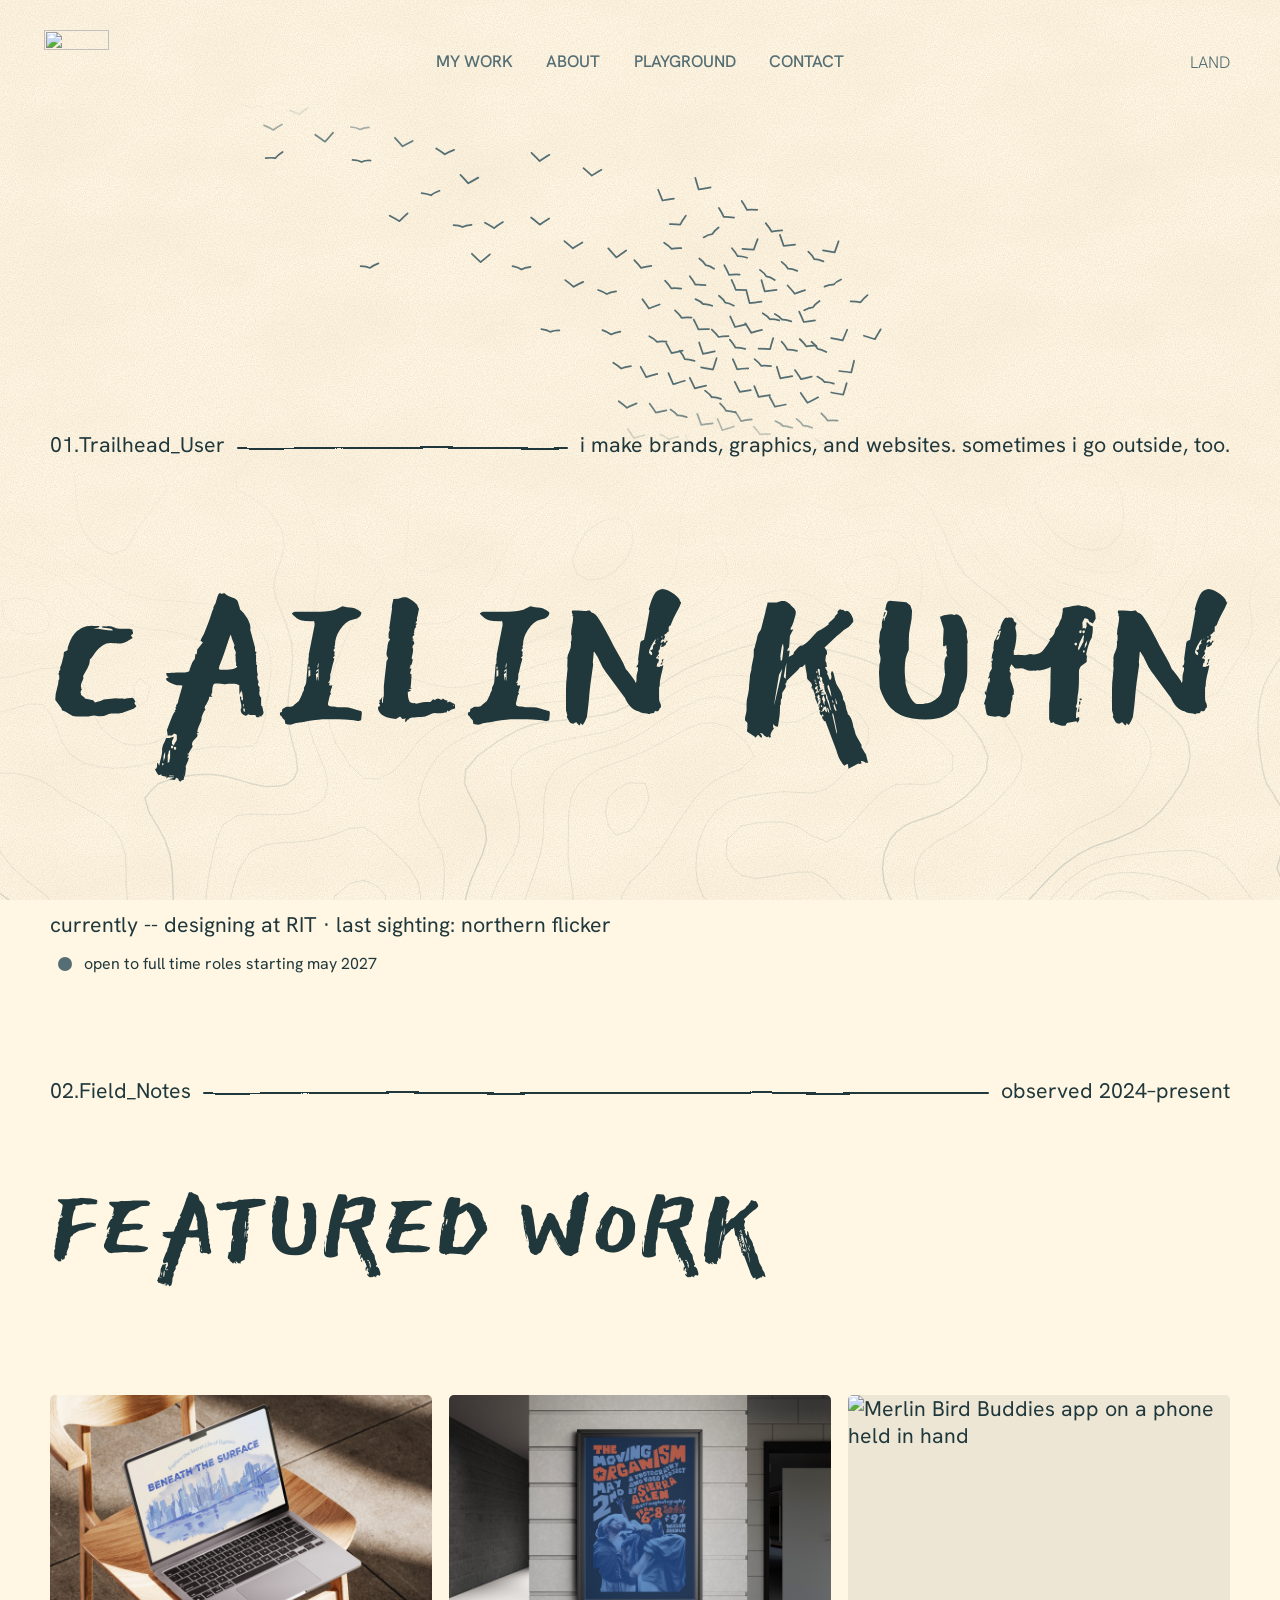
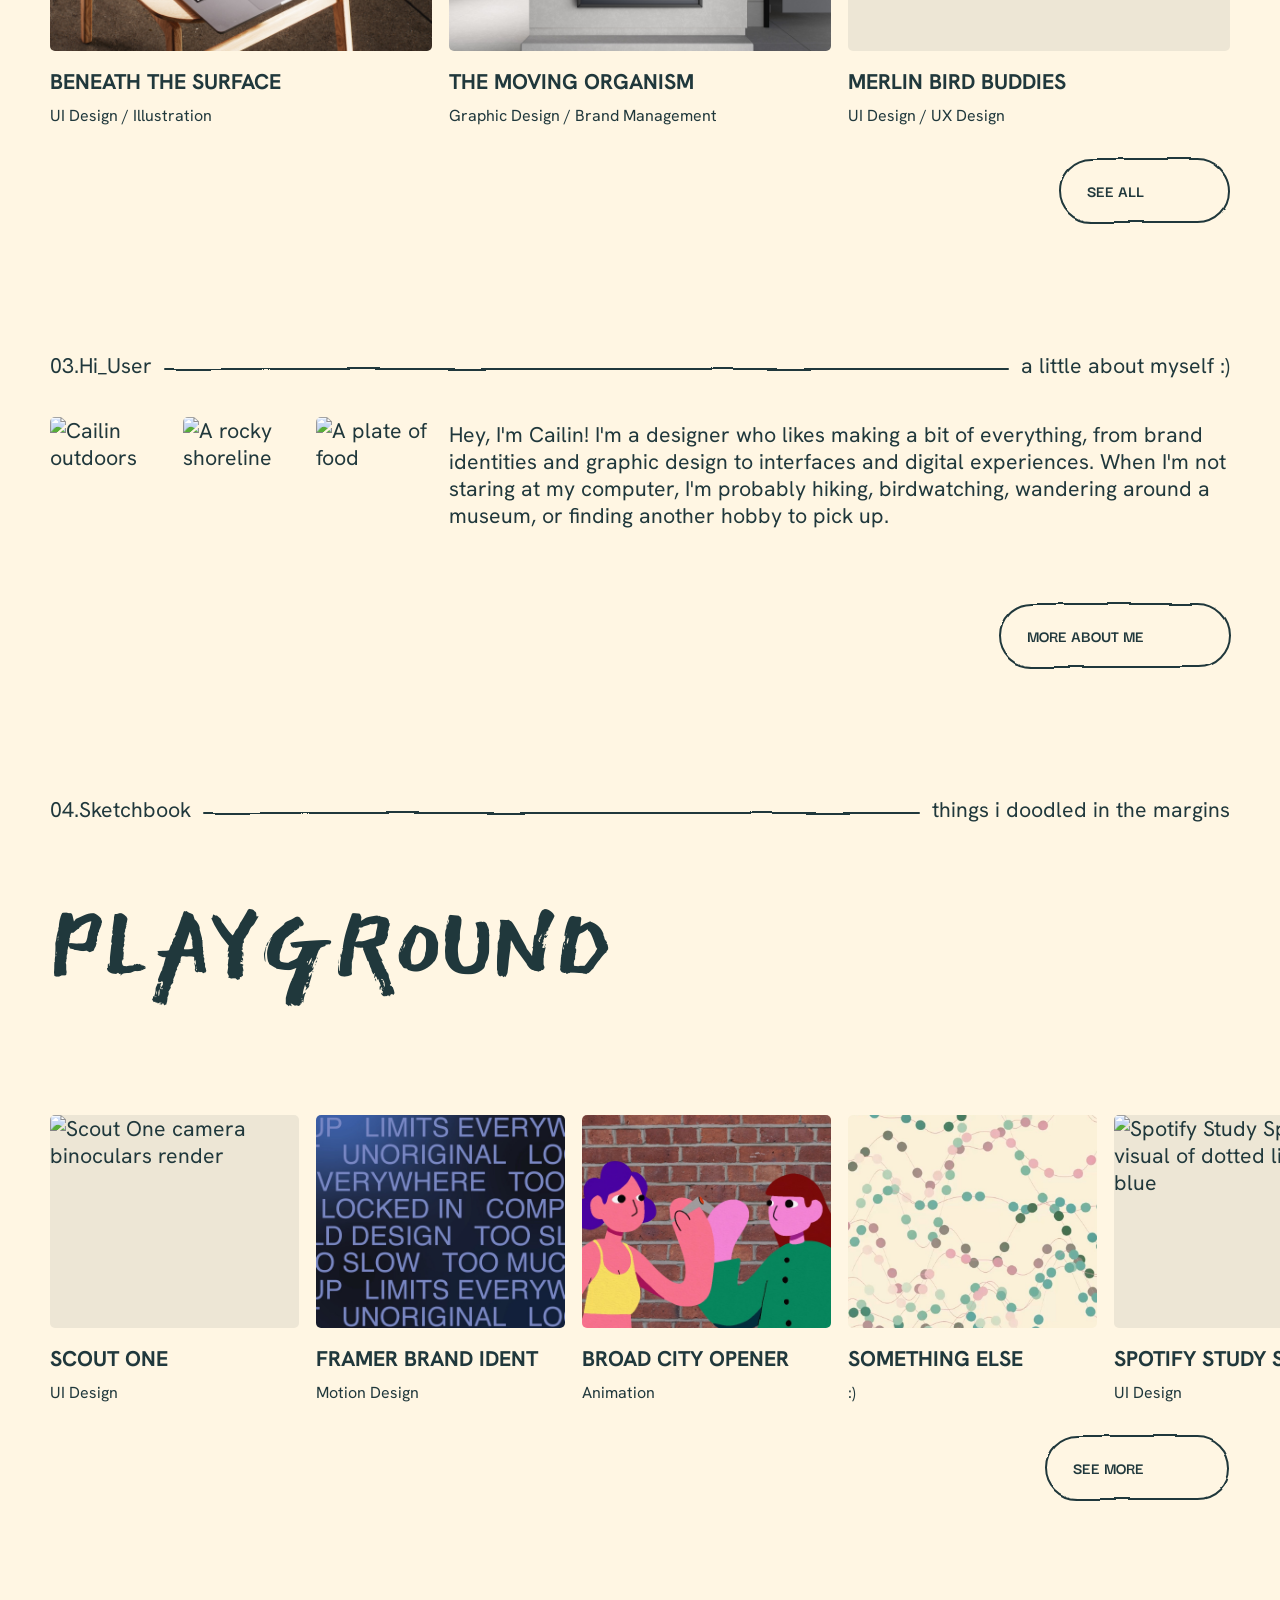
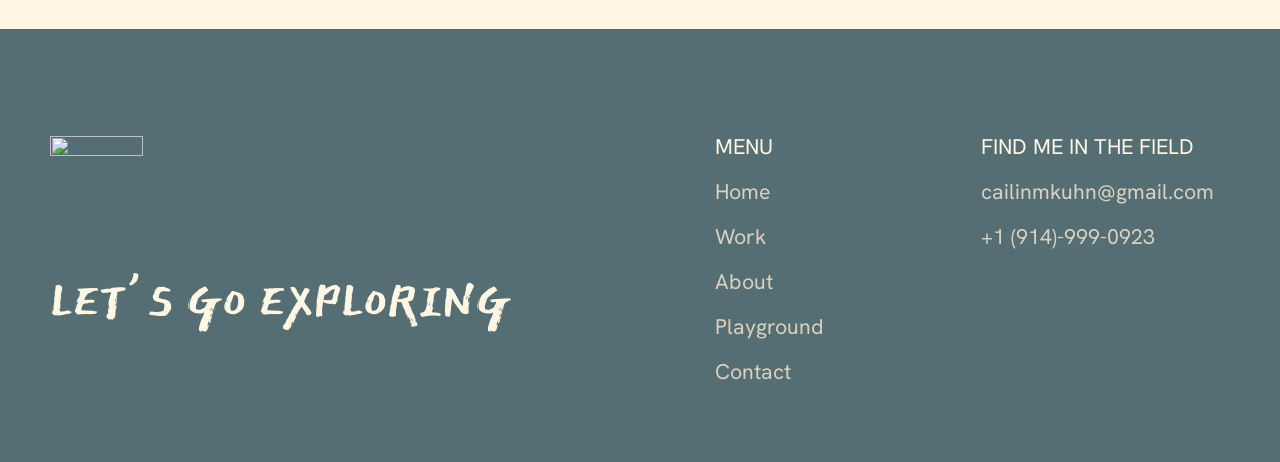
==== index.html @ 9d43c78a "Add files via upload" ====
<!doctype html>
<html lang="en">
<head>
  <meta charset="utf-8">
  <meta name="viewport" content="width=device-width, initial-scale=1">
  <title>Cailin Kuhn -> Designer</title>
  <meta name="description" content="Cailin Kuhn Portfolio.">
  <script>
    // Apply saved/system theme before paint to avoid a flash.
    (function () {
      var t = null;
      try { t = localStorage.getItem('theme'); } catch (e) {}
      if (!t) t = matchMedia('(prefers-color-scheme: dark)').matches ? 'dark' : 'light';
      document.documentElement.dataset.theme = t;
    })();
  </script>
  <link rel="preconnect" href="https://fonts.googleapis.com">
  <link rel="preconnect" href="https://fonts.gstatic.com" crossorigin>
  <link href="https://fonts.googleapis.com/css2?family=Darker+Grotesque:wght@700&family=East+Sea+Dokdo&family=Hanken+Grotesk:wght@300;400;500;700&display=swap" rel="stylesheet">
  <link rel="stylesheet" href="css/styles.css">
</head>
<body>
  <a class="skip-link" href="#main">Skip to content</a>

  <header class="site-header wrap">
    <a class="site-header__logo" href="#top" aria-label="Cailin Kuhn — home">
      <img class="logo logo--light" src="assets/icons/logo-header-dark.svg" width="98" height="99" alt="">
      <img class="logo logo--dark" src="assets/icons/logo-header-light.svg" width="98" height="99" alt="">
    </a>
    <nav class="site-nav" aria-label="Primary">
      <a href="work.html">MY WORK</a>
      <a href="#about">ABOUT</a>
      <a href="#playground">PLAYGROUND</a>
      <a href="#contact">CONTACT</a>
    </nav>
    <button class="theme-toggle" type="button" aria-label="Toggle color theme" data-label-light="LAND" data-label-dark="SEA">
      <span class="theme-toggle__icon" aria-hidden="true"><span class="icon icon--sun"></span><span class="icon icon--moon"></span></span>
      <span class="theme-toggle__label">LAND</span>
    </button>
  </header>

  <main id="main">
    <!-- 01 — Introduction -->
    <section class="hero wrap" id="top">
      <div class="label-row">
        <p class="label">01.<span class="light-only">Trailhead_User</span><span class="dark-only">Surface_User</span></p>
        <span class="rule" aria-hidden="true"></span>
        <p class="label label--end">i make brands, graphics, and websites. sometimes i go outside, too.</p>
      </div>
      <h1 class="display display--hero">CAILIN KUHN</h1>
      <div class="status">
        <p class="status__currently">currently -- designing at RIT · <span class="light-only">last sighting: northern flicker</span><span class="dark-only">depth: 0m, surfacing soon</span></p>
        <p class="status__availability"><span class="status__dot" aria-hidden="true"></span><span class="status__availability-text">open to full time roles starting may 2027</span></p>
      </div>
    </section>

    <!-- 02 — Featured work -->
    <section class="section wrap" id="work" aria-labelledby="work-title">
      <div class="label-row">
        <p class="label">02.<span class="light-only">Field_Notes</span><span class="dark-only">Sample_Log</span></p>
        <span class="rule" aria-hidden="true"></span>
        <p class="label label--end"><span class="light-only">observed</span><span class="dark-only">logged</span> 2024–present</p>
      </div>
      <h2 class="display display--section" id="work-title">FEATURED WORK</h2>

      <ul class="work-grid" role="list">
        <li>
          <a class="card" href="beneath-the-surface.html">
            <span class="card__media card__media--featured">
              <img src="assets/images/beneath-the-surface.jpg" width="1600" height="1200" alt="Beneath the Surface shown on a laptop screen" loading="lazy">
            </span>
            <span class="card__title">BENEATH THE SURFACE</span>
            <span class="card__meta">UI Design / Illustration</span>
          </a>
        </li>
        <li>
          <a class="card" href="#">
            <span class="card__media card__media--featured">
              <img src="assets/images/moving-organism.jpg" width="1600" height="1200" alt="The Moving Organism poster mounted on a wall" loading="lazy">
            </span>
            <span class="card__title">THE MOVING ORGANISM</span>
            <span class="card__meta">Graphic Design / Brand Management</span>
          </a>
        </li>
        <li>
          <a class="card" href="#">
            <span class="card__media card__media--featured">
              <img src="assets/images/merlin-bird-buddies.jpg" width="1600" height="1066" alt="Merlin Bird Buddies app on a phone held in hand" loading="lazy">
            </span>
            <span class="card__title">MERLIN BIRD BUDDIES</span>
            <span class="card__meta">UI Design / UX Design</span>
          </a>
        </li>
      </ul>

      <div class="section__action">
        <a class="pill-button" href="work.html">
          <span class="pill-button__label">SEE ALL</span>
          <span class="pill-button__arrow" aria-hidden="true"><span class="icon icon--arrow"></span></span>
        </a>
      </div>
    </section>

    <!-- 03 — About -->
    <section class="section wrap" id="about" aria-labelledby="about-heading">
      <div class="label-row">
        <h2 class="label" id="about-heading">03.Hi_User</h2>
        <span class="rule" aria-hidden="true"></span>
        <p class="label label--end">a little about myself :)</p>
      </div>

      <div class="about">
        <div class="about__photos">
          <img class="about__photo about__photo--1" src="assets/images/about-1.jpg" width="768" height="1024" alt="Cailin outdoors" loading="lazy">
          <img class="about__photo about__photo--2" src="assets/images/about-2.jpg" width="1200" height="900" alt="A rocky shoreline" loading="lazy">
          <img class="about__photo about__photo--3" src="assets/images/about-3.jpg" width="768" height="1024" alt="A plate of food" loading="lazy">
        </div>
        <p class="about__text">Hey, I'm Cailin! I'm a designer who likes making a bit of everything, from brand identities and graphic design to interfaces and digital experiences. When I'm not staring at my computer, I'm probably hiking, birdwatching, wandering around a museum, or finding another hobby to pick up.</p>
      </div>

      <div class="section__action section__action--about">
        <a class="pill-button" href="#">
          <span class="pill-button__label">MORE ABOUT ME</span>
          <span class="pill-button__arrow" aria-hidden="true"><span class="icon icon--arrow"></span></span>
        </a>
      </div>
    </section>

    <!-- 04 — Playground -->
    <section class="section wrap" id="playground" aria-labelledby="playground-title">
      <div class="label-row">
        <p class="label">04.<span class="light-only">Sketchbook</span><span class="dark-only">Lab_Tests</span></p>
        <span class="rule" aria-hidden="true"></span>
        <p class="label label--end"><span class="light-only">things i doodled in the margins</span><span class="dark-only">things i&#39;m still testing</span></p>
      </div>
      <h2 class="display display--section" id="playground-title">PLAYGROUND</h2>

      <ul class="playground-row" role="list">
        <li>
          <a class="card card--play" href="#">
            <span class="card__media card__media--play">
              <img class="scout-one" src="assets/images/scout-one.jpg" width="1600" height="900" alt="Scout One camera binoculars render" loading="lazy">
            </span>
            <span class="card__title">SCOUT ONE</span>
            <span class="card__meta">UI Design</span>
          </a>
        </li>
        <li>
          <a class="card card--play" href="#">
            <span class="card__media card__media--play">
              <img src="assets/images/framer-brand-ident.jpg" width="1080" height="1080" alt="Framer brand ident — repeating typographic motion piece" loading="lazy">
            </span>
            <span class="card__title">FRAMER BRAND IDENT</span>
            <span class="card__meta">Motion Design</span>
          </a>
        </li>
        <li>
          <a class="card card--play" href="#">
            <span class="card__media card__media--play">
              <video src="assets/videos/broadCity-square.mp4" poster="assets/images/broad-city-opener.jpg" width="1080" height="1080" autoplay muted loop playsinline preload="metadata" aria-label="Broad City opener animation of two friends high-fiving"></video>
            </span>
            <span class="card__title">BROAD CITY OPENER</span>
            <span class="card__meta">Animation</span>
          </a>
        </li>
        <li>
          <a class="card card--play" href="#">
            <span class="card__media card__media--play">
              <img src="assets/images/something-else.jpg" width="720" height="1280" alt="Generative pattern of drifting dots on cream" loading="lazy">
            </span>
            <span class="card__title">SOMETHING ELSE</span>
            <span class="card__meta">:)</span>
          </a>
        </li>
        <li>
          <a class="card card--play" href="#">
            <span class="card__media card__media--play">
              <img src="assets/images/spotify-study-space.jpg" width="826" height="1476" alt="Spotify Study Space visual of dotted lines on blue" loading="lazy">
            </span>
            <span class="card__title">SPOTIFY STUDY SPACE</span>
            <span class="card__meta">UI Design</span>
          </a>
        </li>
      </ul>

      <div class="section__action">
        <a class="pill-button" href="#">
          <span class="pill-button__label">SEE MORE</span>
          <span class="pill-button__arrow" aria-hidden="true"><span class="icon icon--arrow"></span></span>
        </a>
      </div>
    </section>
  </main>

  <footer class="site-footer" id="contact">
    <div class="site-footer__inner wrap">
      <div class="site-footer__brand">
        <a class="site-footer__home" href="#top" aria-label="Cailin Kuhn — home">
          <img class="site-footer__logo logo--light" src="assets/icons/logo-footer-light.svg" width="140" height="144" alt="">
          <img class="site-footer__logo logo--dark" src="assets/icons/logo-footer-dark.svg" width="140" height="144" alt="">
        </a>
        <p class="site-footer__tagline">LET<span class="apos">’</span>S GO EXPLORING</p>
      </div>
      <nav class="footer-col" aria-labelledby="footer-menu">
        <h2 class="footer-col__title" id="footer-menu">MENU</h2>
        <ul role="list">
          <li><a href="#top">Home</a></li>
          <li><a href="work.html">Work</a></li>
          <li><a href="#about">About</a></li>
          <li><a href="#playground">Playground</a></li>
          <li><a href="#contact">Contact</a></li>
        </ul>
      </nav>
      <div class="footer-col">
        <h2 class="footer-col__title"><span class="light-only">FIND ME IN THE FIELD</span><span class="dark-only">SEND A SIGNAL</span></h2>
        <ul role="list">
          <li><a href="mailto:cailinmkuhn@gmail.com">cailinmkuhn@gmail.com</a></li>
          <li><a href="tel:+19149990923">+1 (914)-999-0923</a></li>
        </ul>
      </div>
    </div>
  </footer>

  <script src="js/main.js"></script>
  <script src="js/cursor.js"></script>
  <script src="js/snow.js"></script>
  <script src="js/contours.js"></script>
  <script src="js/flock.js"></script>
</body>
</html>
---- css/styles.css ----
/* ==========================================================================
   Cailin Kuhn — Portfolio
   Built from Figma frame "Sep.29.2" (1920 × 4450). Sizes scale fluidly
   down from the 1920px design; values in comments are the design px.
   ========================================================================== */

:root {
  /* Colors */
  --c-bg: #fff6e3;
  --c-ink: #20383c;        /* headings, body copy, rules */
  --c-navy: #132845;       /* buttons */
  --c-nav: #546e73;        /* header nav + theme toggle */
  --c-button: #20383c;     /* pill buttons */
  --c-footer-bg: #546e73;
  --c-footer-head: #fff6e3;
  --c-footer-text: #dad2c1;

  /* Type */
  --f-display: "East Sea Dokdo", "Comic Sans MS", cursive;
  --f-body: "Hanken Grotesk", system-ui, sans-serif;
  --f-button: "Darker Grotesque", "Hanken Grotesk", sans-serif;

  --fs-body: clamp(17px, 1.667vw, 32px);   /* 32 */
  --fs-meta: clamp(14px, 1.25vw, 24px);    /* 24 */
  --fs-nav: clamp(15px, 1.302vw, 25px);    /* 25 */
  --fs-button: clamp(17px, 1.25vw, 24px);  /* 24 */
  --fs-tag: clamp(13px, 1.042vw, 20px);    /* 20 */

  /* Spacing */
  --px: clamp(20px, 3.906vw, 75px);            /* page gutter 75 */
  --gap: clamp(14px, 1.302vw, 25px);           /* grid gap 25 */
  --sp-section: clamp(96px, 10.104vw, 194px);  /* between sections 194 */
  --sp-label: clamp(28px, 3.125vw, 60px);      /* label → title 60 */
  --sp-title: clamp(40px, 6.667vw, 128px);     /* title → cards 128 */
  --sp-content: clamp(28px, 2.917vw, 56px);    /* label → about content 56 */
  --sp-action: clamp(28px, 2.5vw, 48px);       /* content → button 48 */
  --sp-card-title: clamp(14px, 1.354vw, 26px); /* image → title 26 */
  --sp-card-meta: clamp(10px, 0.781vw, 15px);  /* title → meta 15 */

  --radius: 5px;
  --ease: cubic-bezier(.2, .7, .2, 1);
}

:root[data-theme="dark"] {
  --c-bg: #132845;
  --c-ink: #fff6e3;
  --c-navy: #fff6e3;
  --c-nav: #749eb8;
  --c-button: #fff6e3;
  --c-footer-bg: #749EB8;
  --c-footer-head: #132845;
  --c-footer-text: #30496d;
}

/* ---------- Base ---------- */

*,
*::before,
*::after { box-sizing: border-box; }

html { scroll-behavior: smooth; }

body {
  margin: 0;
  background: var(--c-bg);
  color: var(--c-ink);
  font-family: var(--f-body);
  font-size: var(--fs-body);
  line-height: normal;
  -webkit-font-smoothing: antialiased;
  transition: background-color .3s var(--ease), color .3s var(--ease);
}

h1, h2, h3, p, ul { margin: 0; }
ul[role="list"] { list-style: none; padding: 0; }
img { display: block; max-width: 100%; }
a { color: inherit; text-decoration: none; }

:focus-visible {
  outline: 2px solid currentColor;
  outline-offset: 4px;
  border-radius: 2px;
}

.skip-link {
  position: absolute;
  left: var(--px);
  top: -100px;
  padding: 8px 16px;
  background: var(--c-navy);
  color: var(--c-bg);
  z-index: 10;
}
.skip-link:focus { top: 16px; }

/* Content column: 1770 wide at 1920 with 75 gutters. Also a size container
   so display type can scale with it (cqi). */
.wrap {
  width: 100%;
  max-width: 1920px;
  margin-inline: auto;
  padding-inline: var(--px);
  container-type: inline-size;
}

/* Trim text boxes to cap height / baseline, matching Figma's text-box-trim. */
.label,
.display,
.hero__tagline,
.status__currently,
.status__availability-text,
.card__title,
.card__meta,
.card__tag,
.case__facts dt,
.case__facts dd,
.case__description,
.site-footer__signal,
.about__text,
.pill-button__label,
.site-footer__tagline,
.footer-col__title,
.footer-col li {
  text-box: trim-both cap alphabetic;
}

/* Copy that changes with the theme: land (light) / sea (dark). */
.dark-only { display: none; }
[data-theme="dark"] .light-only { display: none; }
[data-theme="dark"] .dark-only { display: revert; }

/* Icons use the Figma SVGs as masks so they follow the current text color. */
.icon {
  display: block;
  background-color: currentColor;
  -webkit-mask: var(--icon) center / 100% 100% no-repeat;
          mask: var(--icon) center / 100% 100% no-repeat;
}
.icon--sun   { --icon: url("../assets/icons/sun.svg");   width: 21.5px;    height: 21.5px; }
.icon--moon  { --icon: url("../assets/icons/moon.svg");  width: 19.4px;    height: 19.4px; }
.icon--arrow { --icon: url("../assets/icons/arrow-dark.svg"); width: 31.4176px; height: 25.7456px; }

/* ---------- Header ---------- */

.site-header {
  position: absolute;
  inset: 0 0 auto;
  z-index: 5;
  display: grid;
  grid-template-columns: 1fr auto 1fr;
  align-items: center;
  padding-top: clamp(20px, 2.292vw, 44px);  /* 44 */
}

.site-header__logo {
  justify-self: start;
  width: clamp(56px, 5.104vw, 98px);        /* 98 × 99 */
  margin-left: -6px;                        /* logo sits at x=69 vs 75 gutter */
}
.site-header__logo .logo { width: 100%; height: auto; }
/* Header + footer logos swap per theme. */
.logo--dark { display: none; }
[data-theme="dark"] .logo--light { display: none; }
[data-theme="dark"] .logo--dark { display: block; }

.site-nav {
  display: flex;
  gap: clamp(20px, 2.604vw, 50px);          /* 50 */
  font-size: var(--fs-nav);
  font-weight: 500;
  color: var(--c-nav);
  white-space: nowrap;
}
.site-nav a {
  position: relative;
  padding-bottom: 2px;
}
/* Underline is its own layer so land mode can give it a pencil edge. */
.site-nav a::after {
  content: "";
  position: absolute;
  left: 0;
  right: 0;
  bottom: 0;
  height: 2px;
  background: currentColor;
  transform: scaleX(0);
  transform-origin: left;
  transition: transform .3s var(--ease);
}
.site-nav a:hover::after,
.site-nav a[aria-current="page"]::after { transform: scaleX(1); }

.theme-toggle {
  justify-self: end;
  display: flex;
  align-items: center;
  gap: 10px;
  padding: 0;
  border: 0;
  background: none;
  color: var(--c-nav);
  font: 300 var(--fs-nav) / normal var(--f-body);
  cursor: pointer;
}
.theme-toggle__icon {
  display: grid;
  place-items: center;
  width: 20px;
  height: 20px;
  transition: transform .5s var(--ease);
}
.theme-toggle:hover .theme-toggle__icon { transform: rotate(45deg); }

/* Sun (20px) in light mode, moon (18px) in dark mode. */
.icon--moon { display: none; }
[data-theme="dark"] .icon--sun { display: none; }
[data-theme="dark"] .icon--moon { display: block; }
[data-theme="dark"] .theme-toggle__icon { width: 18px; height: 18px; }
[data-theme="dark"] .theme-toggle:hover .theme-toggle__icon { transform: rotate(-20deg); }

/* ---------- Section label row ("01.Welcome_User ——— right text") ---------- */

.label-row {
  display: flex;
  align-items: center;
  gap: 12px;
}
.label { font-size: var(--fs-body); font-weight: 400; white-space: nowrap; }
.label--end { text-align: right; }
.rule {
  flex: 1;
  min-width: 40px;
  height: 2px;
  margin-top: 6px;               /* rule sits 14px below the label's cap top */
  border-radius: 1px;
  background: currentColor;
}

/* ---------- Display type ---------- */

.display {
  font-family: var(--f-display);
  font-weight: 400;
  white-space: nowrap;
}
.display--hero    { font-size: 22.55cqi; }                          /* 400 */
.display--section { font-size: 11.3cqi; margin-top: var(--sp-label); } /* 200 */
.display--section.display--tight { margin-top: clamp(22px, 2.292vw, 44px); } /* 44 */

/* ---------- 01 Hero ---------- */

.hero {
  display: flex;
  flex-direction: column;
  justify-content: flex-end;
  min-height: calc(min(100svh, 1080px) + 14px);  /* +20px below the nav for the hero interaction; tagline ends at y=1094 */
  padding-top: 260px;
}
/* Flock / school canvas (js/flock.js), placed by JS between the nav and the 01 label. */
.hero { position: relative; }
.flock {
  position: absolute;
  left: 0;
  width: 100%;
  pointer-events: none;
}

.hero .display--hero { margin-top: clamp(24px, 2.969vw, 57px); }   /* 57 */
.hero__tagline { margin-top: clamp(28px, 6.354vw, 122px); }        /* 122 */

/* Status under the name (Figma "Oct.5.1-light" › introduction):
   "currently …" at 32px, then an indented availability line with a pulsing dot. */
.hero:has(.status) { min-height: calc(min(100svh, 1080px) + 74px); }  /* status ends at y=1154; 01 label at y=724 */
.status { margin-top: clamp(28px, 6.354vw, 122px); }               /* 122 */
.status__currently { font-size: var(--fs-body); }
.status__availability {
  display: flex;
  align-items: center;
  gap: 12px;
  margin-top: clamp(12px, 1.198vw, 23px);                           /* 23 */
  margin-left: clamp(6px, 0.625vw, 12px);                           /* indented 12 */
  font-size: var(--fs-meta);
}
.status__dot {
  flex-shrink: 0;
  width: 14px;
  height: 14px;
  border-radius: 50%;
  background: var(--c-nav);
  animation: status-pulse 2.4s ease-out infinite;
}
@keyframes status-pulse {
  0%   { box-shadow: 0 0 0 0 color-mix(in srgb, var(--c-nav) 60%, transparent); }
  100% { box-shadow: 0 0 0 10px transparent; }
}

/* The availability line sits in the space above Featured Work, so that gap
   is 40px shorter than the other section gaps (194 → 154). */
.hero:has(.status) + .section { padding-top: calc(var(--sp-section) - clamp(20px, 2.083vw, 40px)); }

/* ---------- Sections ---------- */

.section { padding-top: var(--sp-section); }
.section--page-top { padding-top: clamp(160px, 11.458vw, 220px); }  /* first section on inner pages: label at y=220 */

.section__action {
  display: flex;
  justify-content: flex-end;
  margin-top: var(--sp-action);
}

/* ---------- Cards ---------- */

.work-grid {
  display: grid;
  grid-template-columns: repeat(3, minmax(0, 1fr));
  gap: var(--gap);
  margin-top: var(--sp-title);
}

.card { display: flex; flex-direction: column; }
.card__media {
  display: block;
  overflow: hidden;
  border-radius: var(--radius);
  background: color-mix(in srgb, var(--c-ink) 8%, transparent);
}
.card__media img,
.card__media video {
  display: block;
  width: 100%;
  height: 100%;
  object-fit: cover;
  transition: transform .6s var(--ease);
}
.card:hover .card__media img,
.card:hover .card__media video { transform: scale(1.04); }

.card__media--featured { aspect-ratio: 573 / 384; }

/* Two-up featured grid (Figma "Oct.5.2-light"): 873 × 528 images, 80px between rows. */
.work-grid--pairs {
  grid-template-columns: repeat(2, minmax(0, 1fr));
  row-gap: clamp(40px, 4.167vw, 80px);
}
.work-grid--pairs .card__media--featured { aspect-ratio: 873 / 528; }

/* Title row: project title left, specimen tag right, vertically centered. */
.card__head {
  display: flex;
  flex-wrap: wrap;
  align-items: center;
  justify-content: space-between;
  gap: 8px 16px;
  margin-top: var(--sp-card-title);
}
.card__head .card__title { margin-top: 0; }
.card__tag {
  font-size: var(--fs-tag);
  color: var(--c-nav);
  white-space: nowrap;
}
.card__media--play     { aspect-ratio: 374 / 320; }

.card__title {
  margin-top: var(--sp-card-title);
  font-size: var(--fs-body);
  font-weight: 700;
}
.card__meta {
  margin-top: var(--sp-card-meta);
  font-size: var(--fs-meta);
}

/* ---------- Case study pages ---------- */

.case__hero {
  margin: var(--sp-title) 0 0;
  aspect-ratio: 16 / 9;
  overflow: hidden;
  border-radius: var(--radius);
}
.case__hero img { width: 100%; height: 100%; object-fit: cover; }

/* Same 3-column rhythm as About: details left, description across 2 columns. */
.case__intro {
  display: grid;
  grid-template-columns: repeat(3, minmax(0, 1fr));
  column-gap: var(--gap);
  align-items: start;
  margin-top: clamp(48px, 4.167vw, 80px);                           /* 80 */
}
.case__facts {
  display: flex;
  flex-direction: column;
  gap: clamp(24px, 1.667vw, 32px);                                  /* 32 */
  margin: 0;
}
.case__facts dt { font-size: var(--fs-tag); color: var(--c-nav); }
.case__facts dd { margin: var(--sp-card-meta) 0 0; font-size: var(--fs-body); }
.case__body { grid-column: 2 / 4; }
.case__body .pill-button { margin-top: var(--sp-action); }

.case__media {
  display: flex;
  flex-direction: column;
  gap: var(--gap);
  margin-top: var(--sp-title);
}
.case__media video,
.case__media img {
  display: block;
  width: 100%;
  height: auto;
  border-radius: var(--radius);
}
.case__media video { background: #000; }

/* ---------- 03 About ---------- */

.about {
  display: grid;
  grid-template-columns: repeat(3, minmax(0, 1fr));
  column-gap: var(--gap);
  align-items: start;
  margin-top: var(--sp-content);
}
.about__photos {
  display: grid;
  grid-template-columns: 174fr 175fr 174fr;
  gap: var(--gap);
  align-items: start;
}
.about__photo {
  width: 100%;
  height: auto;
  object-fit: cover;
  border-radius: var(--radius);
}
.about__photo--1 { aspect-ratio: 174 / 232; }
.about__photo--2 { aspect-ratio: 175 / 192; object-position: 45% 50%; }
.about__photo--3 { aspect-ratio: 174 / 152; object-position: 50% 55%; }

.about__text {
  grid-column: 2 / 4;
  margin-top: 4px;               /* text cap top sits 4px below the photos */
}

/* ---------- 04 Playground (horizontal scroller, bleeds off the right) ---------- */

.playground-row {
  display: flex;
  gap: var(--gap);
  margin-top: var(--sp-title);
  margin-right: calc(-1 * var(--px));
  padding-right: var(--px);
  overflow-x: auto;
  scroll-snap-type: x proximity;
  scrollbar-width: none;
}
.playground-row::-webkit-scrollbar { display: none; }
.playground-row > li {
  flex: 0 0 clamp(240px, 19.479vw, 374px);  /* 374 */
  scroll-snap-align: start;
}
.card__media--play .scout-one { object-position: 100% 50%; }

/* ---------- Pill button ---------- */

.pill-button {
  position: relative;
  isolation: isolate;
  display: inline-flex;
  align-items: center;
  gap: 20px;
  padding: 14px calc(clamp(24px, 2.083vw, 40px) + 2px);   /* 12 / 40 + the 2px outline */
  border-radius: 50px;
  color: var(--c-button);
  font-family: var(--f-button);
  font-size: var(--fs-button);
  font-weight: 700;
  white-space: nowrap;
  transition: color .25s var(--ease);
}
/* Outline + hover fill live on a layer behind the label, so land mode can
   give them a pencil edge without roughening the text. */
.pill-button::before {
  content: "";
  position: absolute;
  inset: 0;
  z-index: -1;
  border: 2px solid var(--c-button);
  border-radius: inherit;
  transition: background-color .25s var(--ease);
}
.pill-button__arrow {
  display: grid;
  place-items: center;
  width: 37.103px;
  height: 36.267px;
  transition: transform .3s var(--ease);
}
.pill-button__arrow .icon { transform: rotate(39.02deg); }
.pill-button:hover { color: var(--c-bg); }
.pill-button:hover::before { background-color: var(--c-button); }
.pill-button:hover .pill-button__arrow { transform: translateX(6px); }

/* Land mode: UI lines look hand-drawn in ink — a gentle wobble (SVG filters
   defined in js/main.js). Sea mode keeps clean vectors. */
:root:not([data-theme="dark"]) .rule,
:root:not([data-theme="dark"]) .site-nav a::after { filter: url(#pencil-line); }
:root:not([data-theme="dark"]) .pill-button::before { filter: url(#pencil-box); }

/* Sea mode: buttons pulse in time with the availability dot (same keyframes). */
[data-theme="dark"] .pill-button { animation: status-pulse 2.4s ease-out infinite; }

/* ---------- Footer ---------- */

.site-footer {
  margin-top: var(--sp-section);
  background: var(--c-footer-bg);
  transition: background-color .3s var(--ease);
}
.site-footer__inner {
  display: grid;
  grid-template-columns: 997fr 399fr 374fr;  /* columns at x = 75, 1072, 1471 */
  padding-top: clamp(56px, 8.125vw, 156px);    /* 156 */
  padding-bottom: clamp(48px, 5.99vw, 115px);  /* 115 */
}
.site-footer__brand { padding-top: 2px; }
.site-footer__logo { width: clamp(80px, 7.292vw, 140px); height: auto; }  /* 140 × 144 */
.site-footer__home { display: inline-block; vertical-align: top; }
.site-footer__tagline {
  margin-top: clamp(24px, 2.24vw, 43px);       /* 43 */
  font-family: var(--f-display);
  font-size: min(clamp(44px, 5.208vw, 100px), 12.5cqi);  /* 100; never wider than the footer */
  color: var(--c-footer-head);
  white-space: nowrap;
}
.site-footer__tagline .apos { letter-spacing: -0.048em; }
.site-footer__signal {
  margin-top: clamp(20px, 1.667vw, 32px);       /* 32 */
  font-size: var(--fs-meta);
  color: var(--c-footer-text);
}
.site-footer__signal a { color: var(--c-footer-head); text-decoration: underline; text-underline-offset: 4px; }

.footer-col__title {
  font-size: var(--fs-body);
  font-weight: 400;
  color: var(--c-footer-head);
}
.footer-col ul {
  display: flex;
  flex-direction: column;
  gap: 18px;
  margin-top: clamp(18px, 1.354vw, 26px);      /* 26 */
  color: var(--c-footer-text);
  white-space: nowrap;
}
.footer-col a { transition: color .2s var(--ease); }
.footer-col a:hover { color: var(--c-footer-head); text-decoration: underline; text-underline-offset: 4px; }

/* ---------- Texture: paper grain (land) / marine snow (sea, js/snow.js) ---------- */

/* Fine grain + soft blotchy paper tone, generated (no image files). Sits
   behind all content and fades out in sea mode. */
body::before {
  content: "";
  position: fixed;
  inset: 0;
  z-index: -1;
  pointer-events: none;
  background-image: url("data:image/svg+xml,%3Csvg xmlns='http://www.w3.org/2000/svg' width='220' height='220'%3E%3Cfilter id='g'%3E%3CfeTurbulence type='fractalNoise' baseFrequency='.9' numOctaves='3' stitchTiles='stitch'/%3E%3CfeColorMatrix values='0 0 0 0 .3  0 0 0 0 .25  0 0 0 0 .18  1.4 0 0 0 -.5'/%3E%3C/filter%3E%3Crect width='100%25' height='100%25' filter='url(%23g)'/%3E%3C/svg%3E"), url("data:image/svg+xml,%3Csvg xmlns='http://www.w3.org/2000/svg' width='640' height='640'%3E%3Cfilter id='m'%3E%3CfeTurbulence type='fractalNoise' baseFrequency='.008 .014' numOctaves='3' stitchTiles='stitch'/%3E%3CfeColorMatrix values='0 0 0 0 .55  0 0 0 0 .47  0 0 0 0 .32  .7 0 0 0 -.28'/%3E%3C/filter%3E%3Crect width='100%25' height='100%25' filter='url(%23m)'/%3E%3C/svg%3E");
  background-size: 220px 220px, 640px 640px;
  mix-blend-mode: multiply;
  opacity: .22;
  transition: opacity .8s var(--ease);
}
[data-theme="dark"] body::before { opacity: 0; }

.marine-snow {
  position: fixed;
  inset: 0;
  z-index: -1;
  width: 100%;
  height: 100%;
  pointer-events: none;
  opacity: 0;
  transition: opacity .8s var(--ease);
}
[data-theme="dark"] .marine-snow { opacity: 1; }

/* Map lines (js/contours.js): topography on land, bathymetry at sea. */
.contours {
  position: fixed;
  inset: 0;
  z-index: -1;
  width: 100%;
  height: 100%;
  pointer-events: none;
}

/* ---------- Custom cursor (js/cursor.js) ---------- */

.has-custom-cursor,
.has-custom-cursor * { cursor: none !important; }

.cursor {
  position: fixed;
  top: 0;
  left: 0;
  z-index: 1000;
  width: 24px;
  height: 24px;
  margin: -12px 0 0 -12px;   /* center on the pointer */
  border: 2px solid var(--c-ink);
  border-radius: 50%;
  pointer-events: none;
  opacity: 0;
  transition: background-color .12s ease, border-color .3s ease, opacity .2s ease;
}
.cursor.is-visible { opacity: 1; }
.cursor.is-pressed { background-color: var(--c-ink); }

/* ==========================================================================
   Responsive
   ========================================================================== */

@media (max-width: 900px) {
  .site-header {
    grid-template-columns: 1fr auto;
    row-gap: 20px;
  }
  .site-nav {
    grid-row: 2;
    grid-column: 1 / -1;
    justify-content: space-between;
  }

  .about { grid-template-columns: 1fr; row-gap: 28px; }
  .about__photos { max-width: 520px; }
  .about__text { grid-column: auto; margin-top: 0; }

  .case__intro { grid-template-columns: 1fr; row-gap: 40px; }
  .case__body { grid-column: auto; }

  .site-footer__inner {
    grid-template-columns: 1fr 1fr;
    row-gap: 48px;
  }
  .site-footer__brand { grid-column: 1 / -1; }
}

@media (max-width: 700px) {
  .label-row { flex-wrap: wrap; row-gap: 14px; }
  .label-row .rule { display: none; }
  .label--end { flex-basis: 100%; text-align: left; white-space: normal; opacity: .8; }


  .hero,
  .hero:has(.status) { min-height: calc(85svh + 20px); }

  .work-grid { grid-template-columns: 1fr; row-gap: 40px; }

  .site-footer__tagline { font-size: 12.5cqi; }
}

@media (max-width: 480px) {
  .site-footer__inner { grid-template-columns: 1fr; }
}

@media (prefers-reduced-motion: reduce) {
  html { scroll-behavior: auto; }
  *, *::before, *::after { transition: none !important; }
  .status__dot,
  .pill-button { animation: none !important; }
}
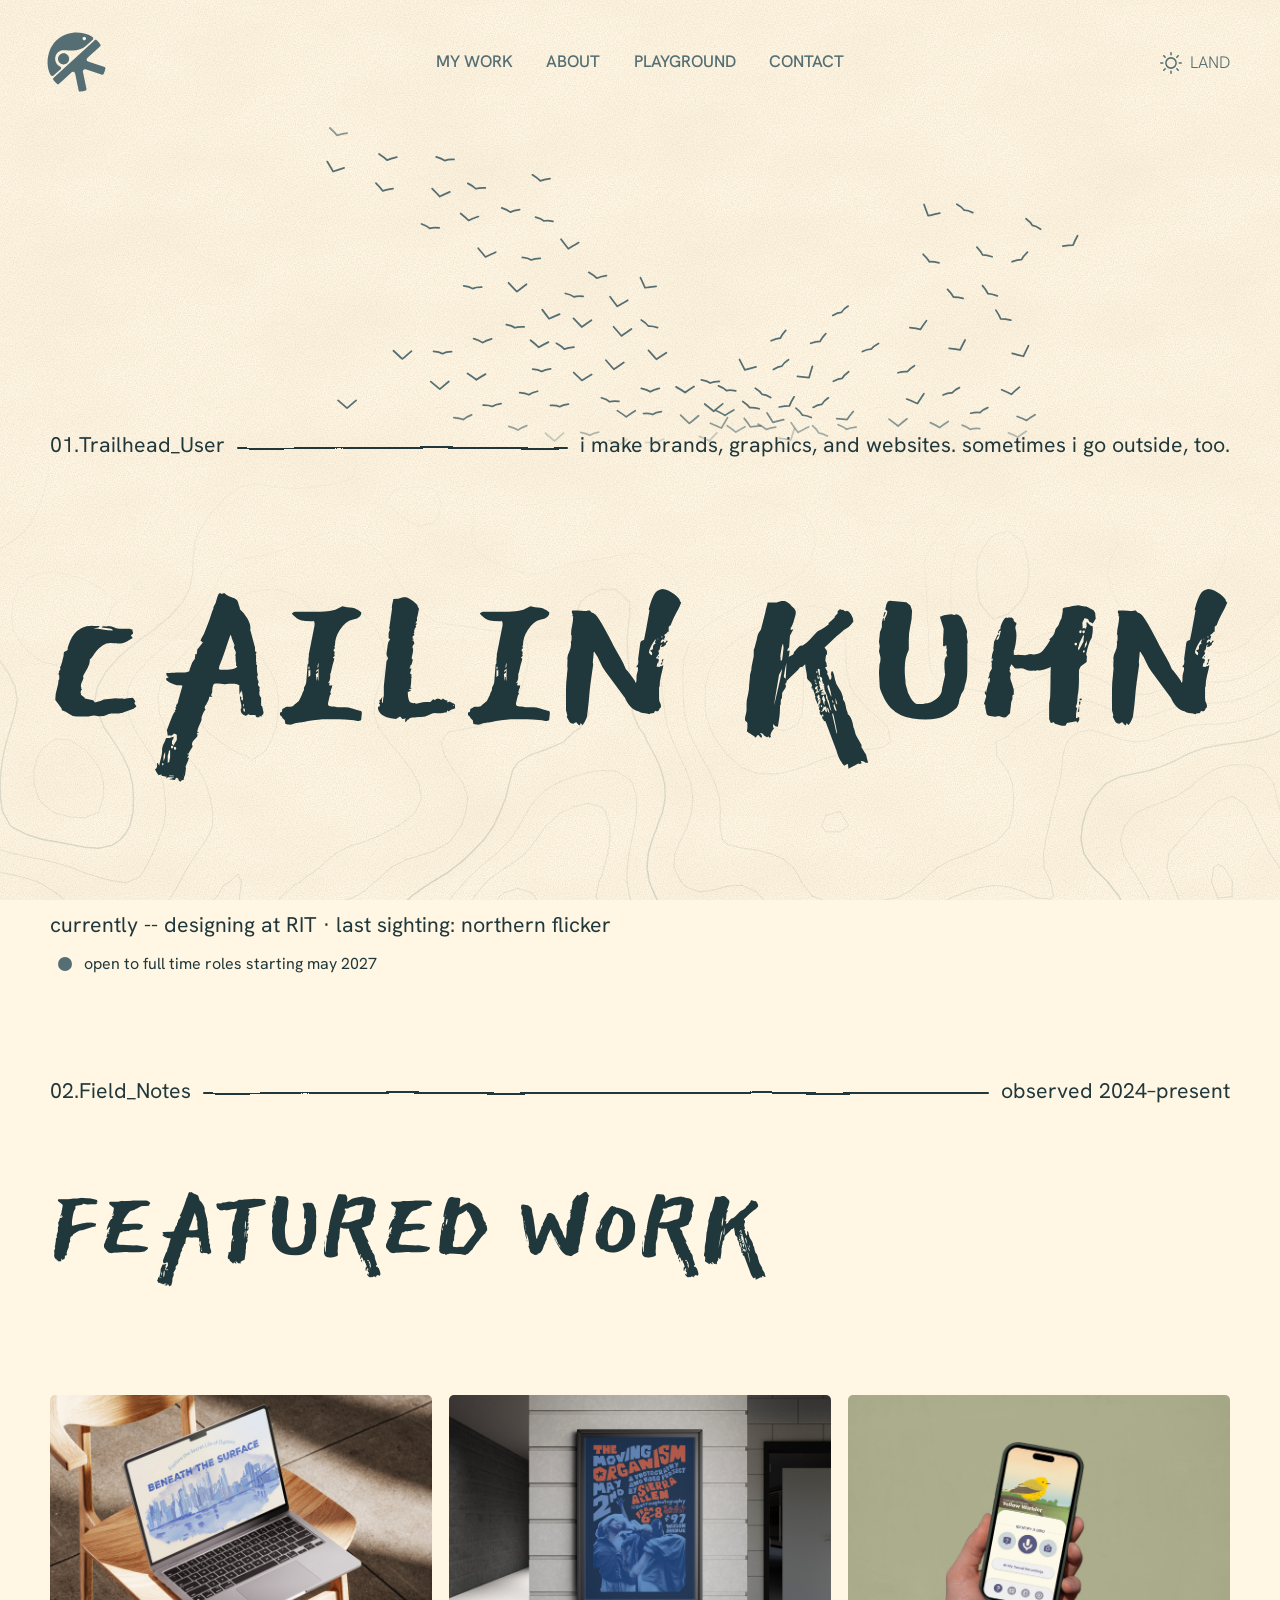
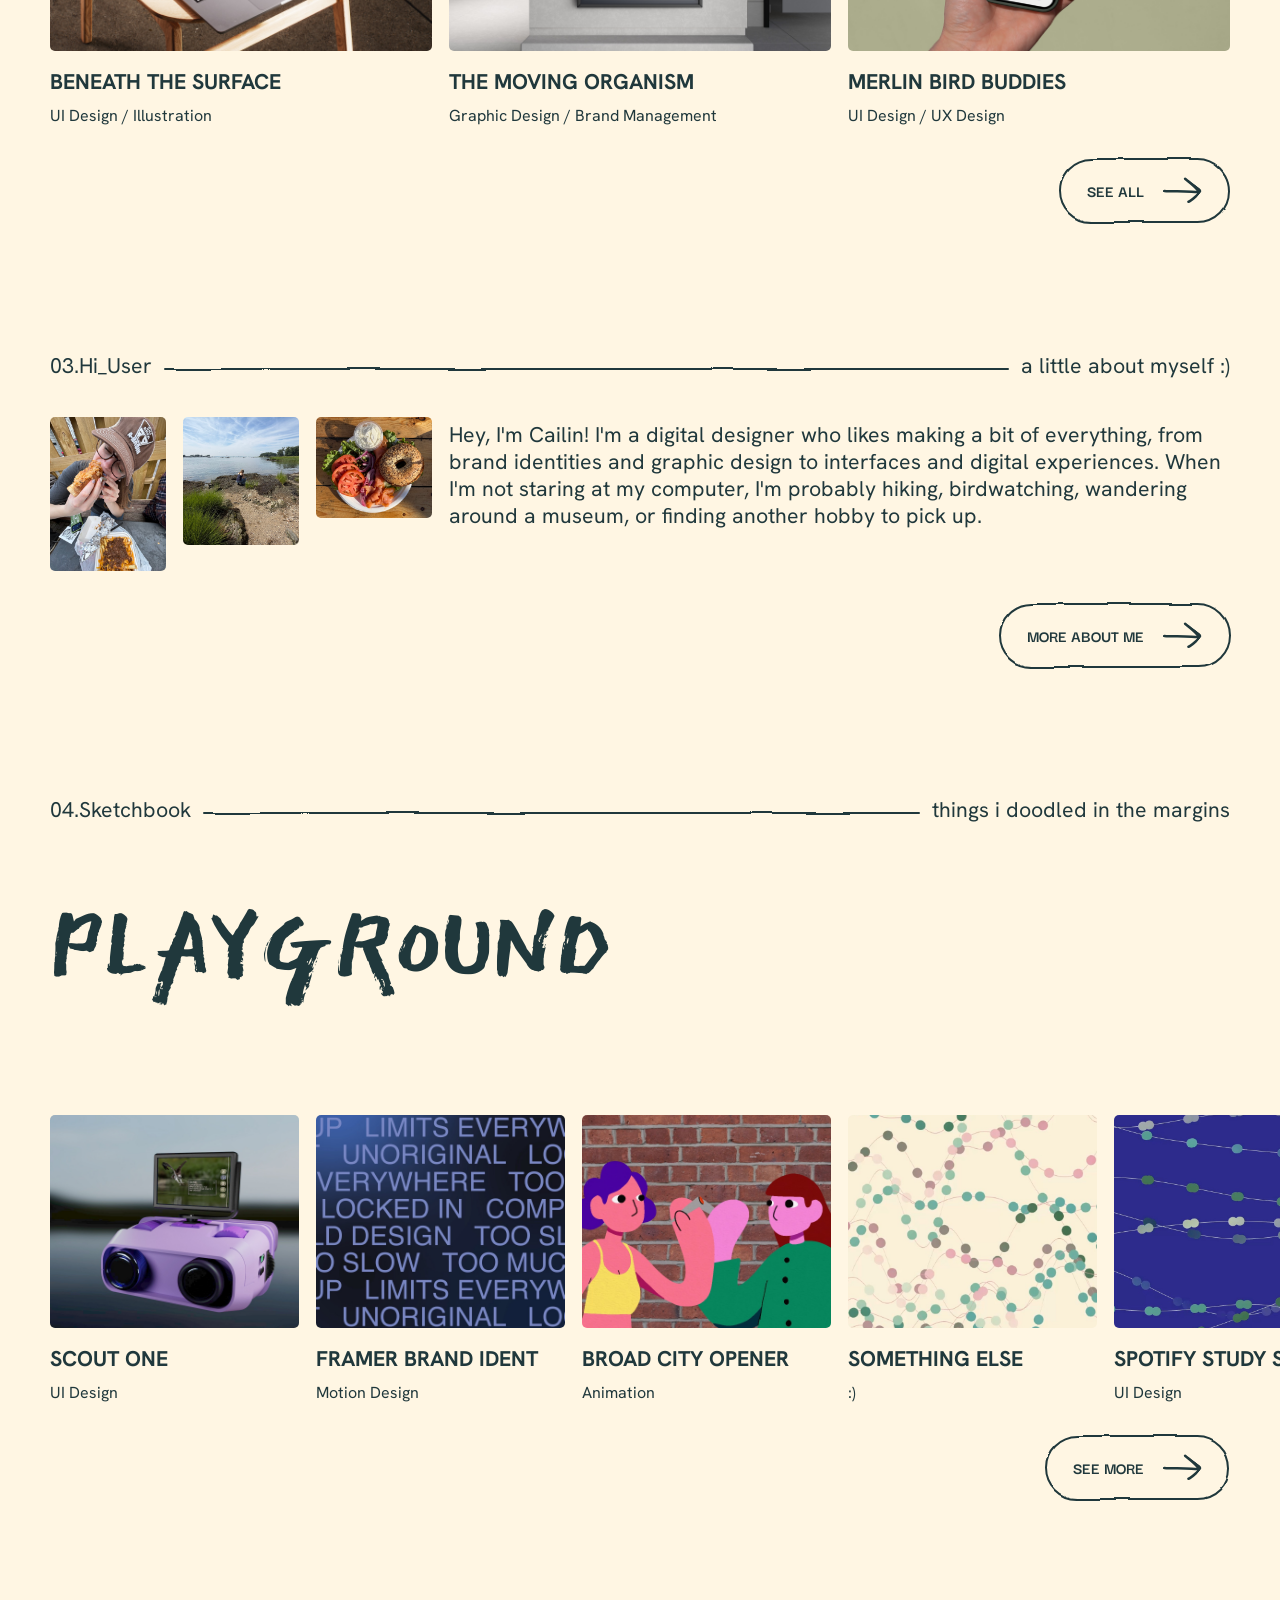
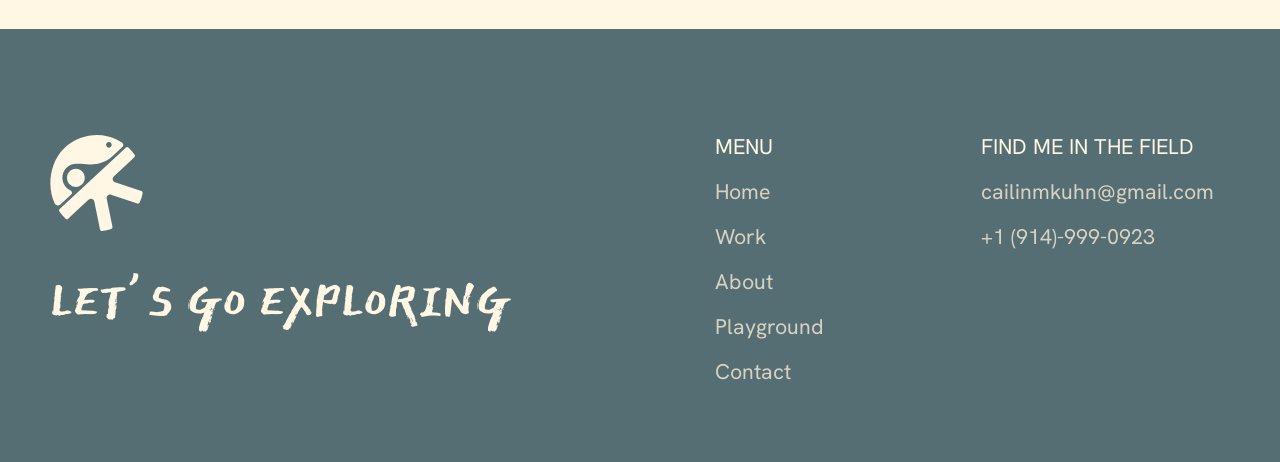
==== commit 3283c869: "Change user label and update designer description Updated user label and modified introduction text." ====
--- a/index.html
+++ b/index.html
@@ -43,7 +43,7 @@
     <!-- 01 — Introduction -->
     <section class="hero wrap" id="top">
       <div class="label-row">
-        <p class="label">01.<span class="light-only">Trailhead_User</span><span class="dark-only">Surface_User</span></p>
+        <p class="label">01.<span class="light-only">Trailhead_User</span><span class="dark-only">Deepsea_User</span></p>
         <span class="rule" aria-hidden="true"></span>
         <p class="label label--end">i make brands, graphics, and websites. sometimes i go outside, too.</p>
       </div>
@@ -115,7 +115,7 @@
           <img class="about__photo about__photo--2" src="assets/images/about-2.jpg" width="1200" height="900" alt="A rocky shoreline" loading="lazy">
           <img class="about__photo about__photo--3" src="assets/images/about-3.jpg" width="768" height="1024" alt="A plate of food" loading="lazy">
         </div>
-        <p class="about__text">Hey, I'm Cailin! I'm a designer who likes making a bit of everything, from brand identities and graphic design to interfaces and digital experiences. When I'm not staring at my computer, I'm probably hiking, birdwatching, wandering around a museum, or finding another hobby to pick up.</p>
+        <p class="about__text">Hey, I'm Cailin! I'm a digital designer who likes making a bit of everything, from brand identities and graphic design to interfaces and digital experiences. When I'm not staring at my computer, I'm probably hiking, birdwatching, wandering around a museum, or finding another hobby to pick up.</p>
       </div>
 
       <div class="section__action section__action--about">
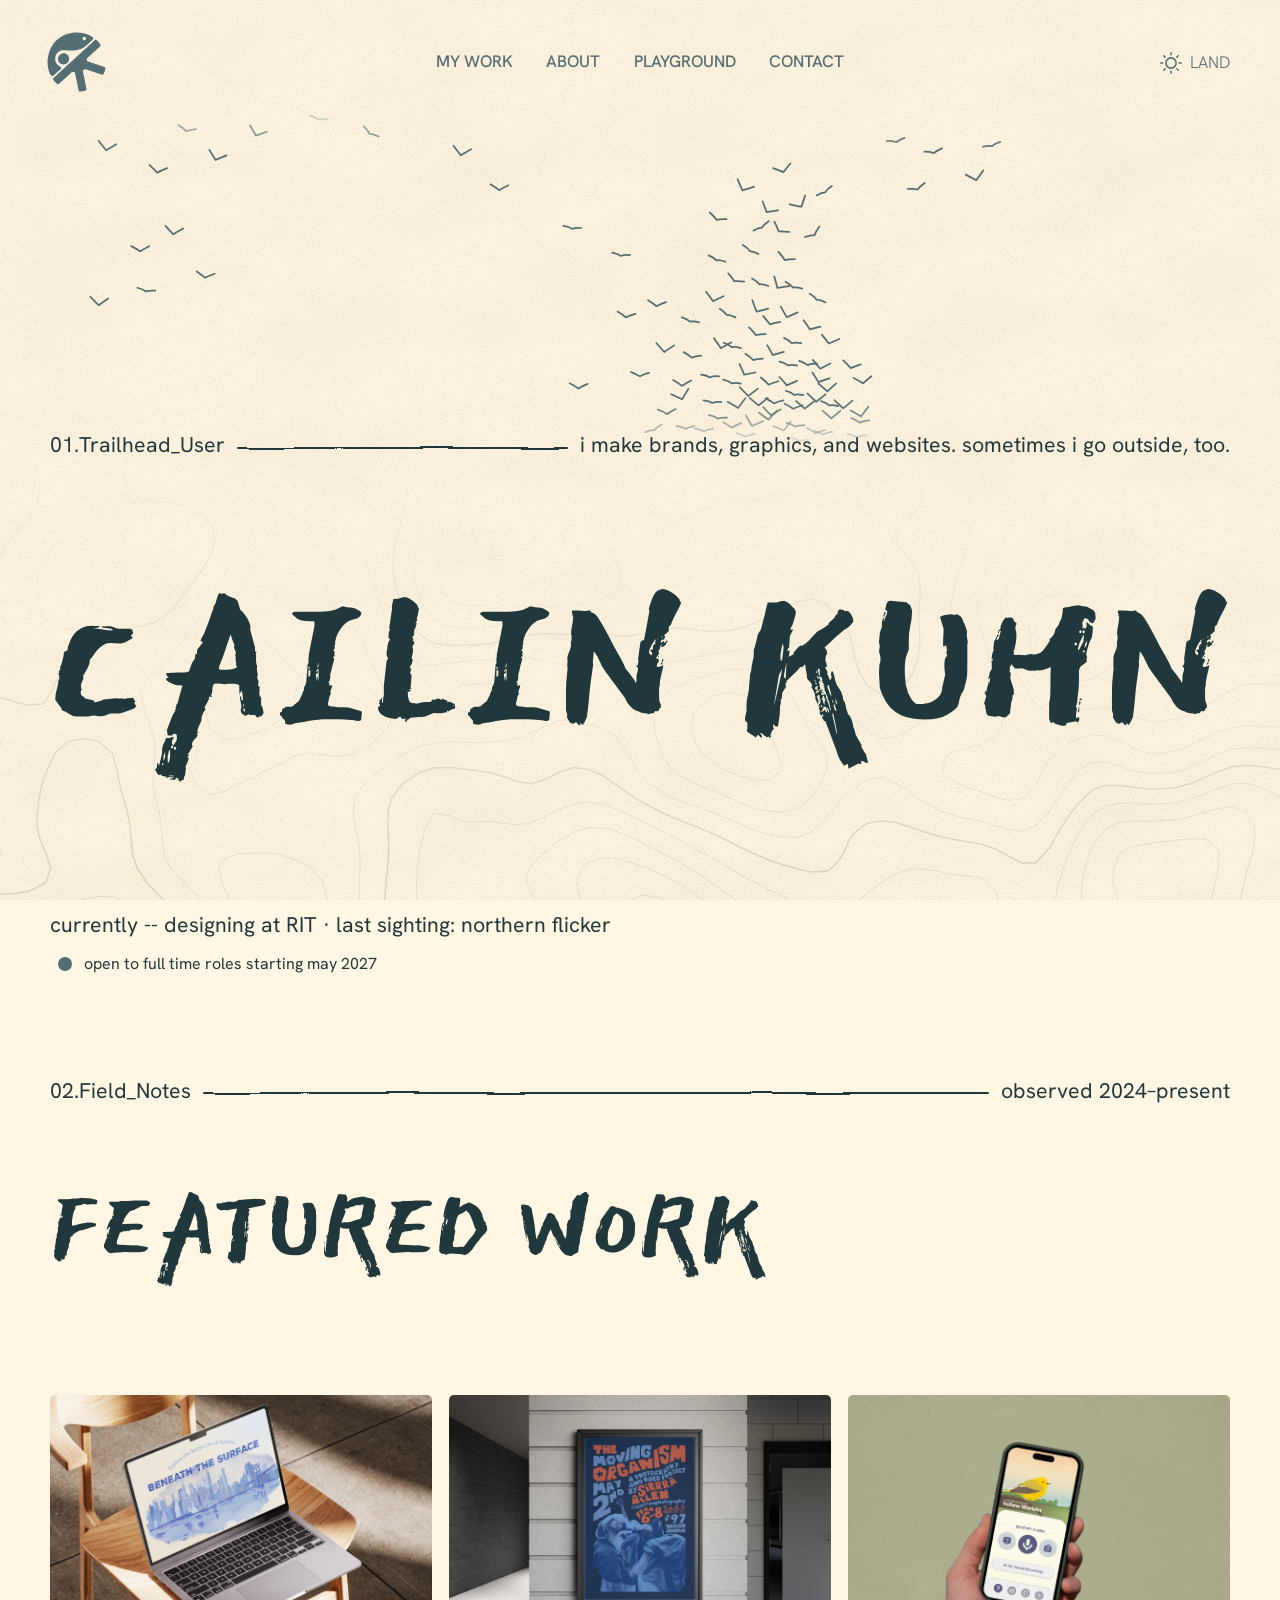
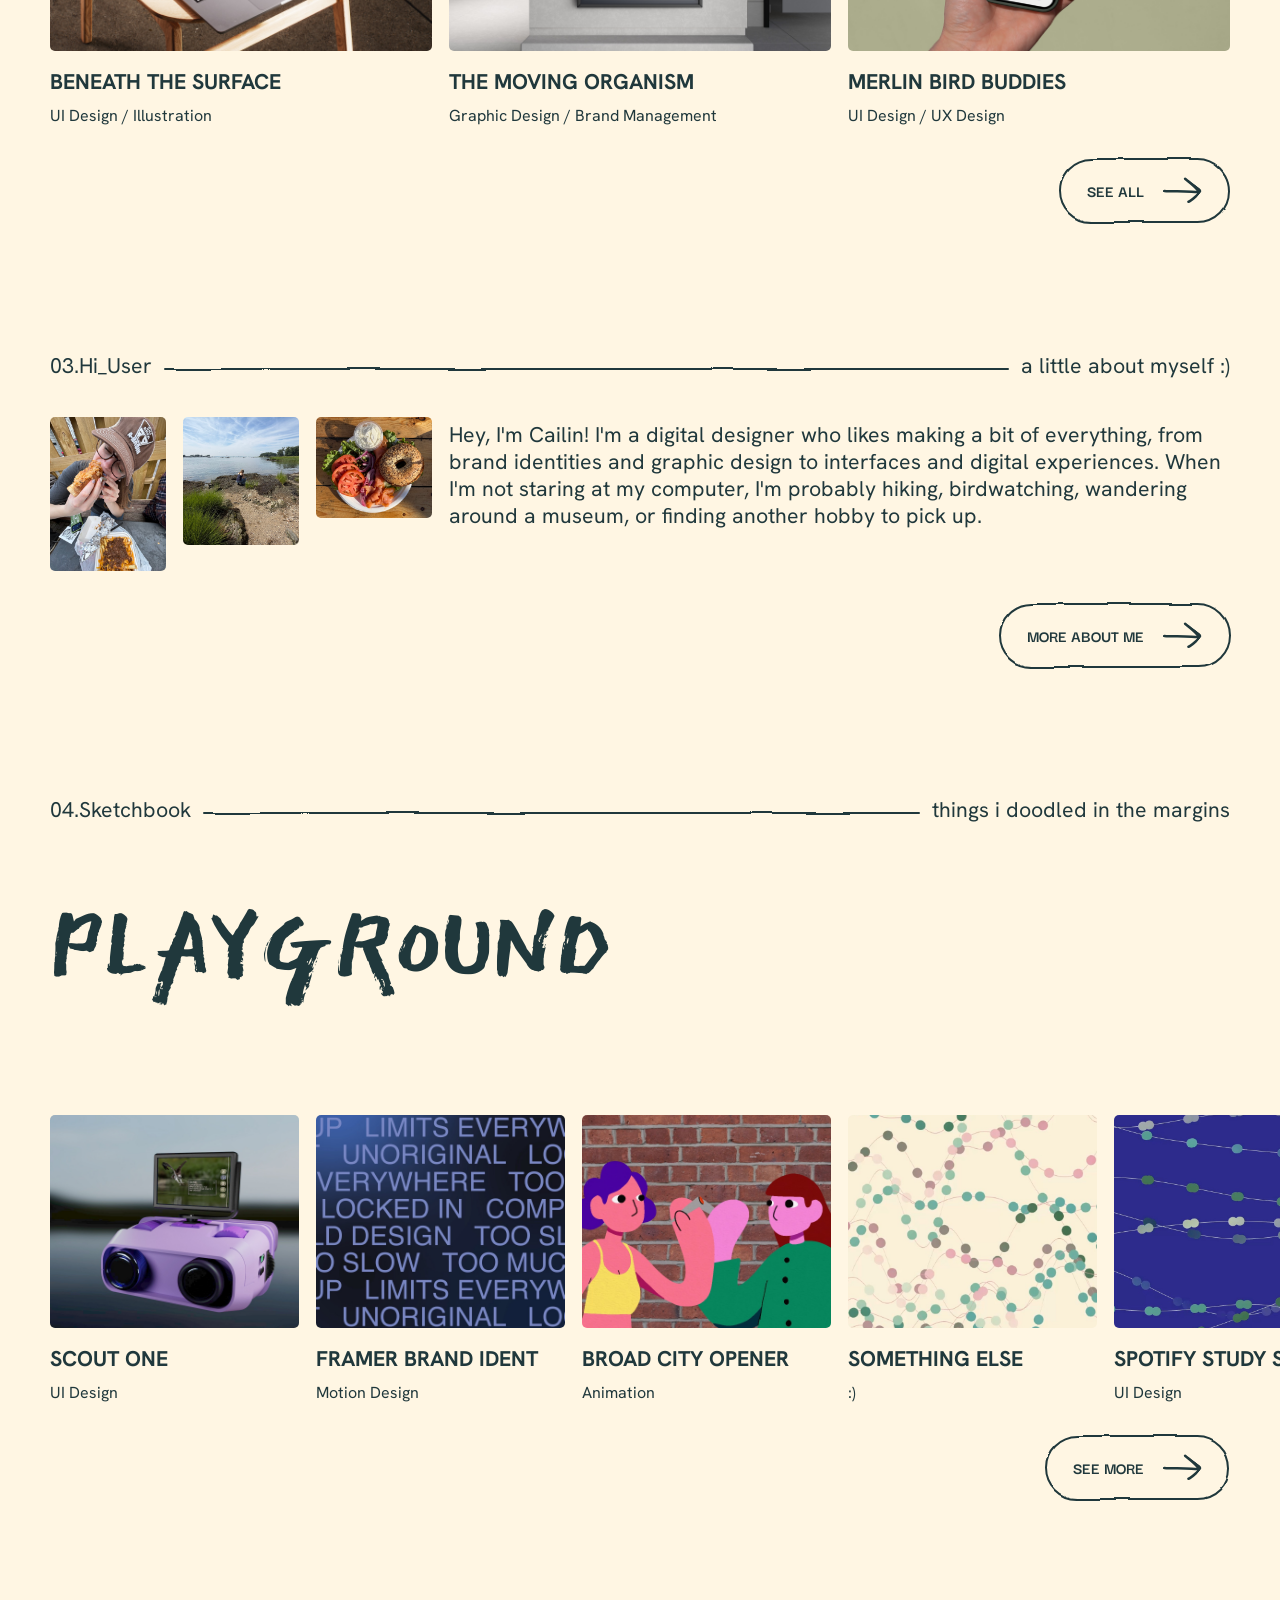
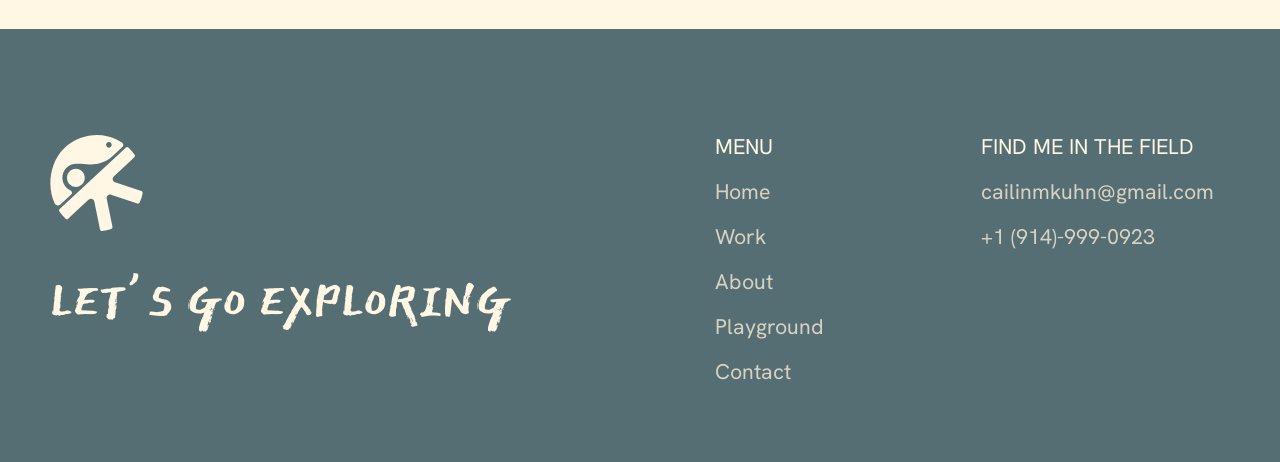
==== commit fa73c753: "Add files via upload" ====
--- a/index.html
+++ b/index.html
@@ -3,7 +3,7 @@
 <head>
   <meta charset="utf-8">
   <meta name="viewport" content="width=device-width, initial-scale=1">
-  <title>Cailin Kuhn -> Designer</title>
+  <title>Cailin Kuhn - Designer</title>
   <meta name="description" content="Cailin Kuhn Portfolio.">
   <script>
     // Apply saved/system theme before paint to avoid a flash.
@@ -17,6 +17,8 @@
   <link rel="preconnect" href="https://fonts.googleapis.com">
   <link rel="preconnect" href="https://fonts.gstatic.com" crossorigin>
   <link href="https://fonts.googleapis.com/css2?family=Darker+Grotesque:wght@700&family=East+Sea+Dokdo&family=Hanken+Grotesk:wght@300;400;500;700&display=swap" rel="stylesheet">
+  <link rel="icon" type="image/svg+xml" href="assets/icons/logo-header-dark.svg" media="(prefers-color-scheme: light)">
+  <link rel="icon" type="image/svg+xml" href="assets/icons/logo-header-light.svg" media="(prefers-color-scheme: dark)">
   <link rel="stylesheet" href="css/styles.css">
 </head>
 <body>
@@ -29,7 +31,7 @@
     </a>
     <nav class="site-nav" aria-label="Primary">
       <a href="work.html">MY WORK</a>
-      <a href="#about">ABOUT</a>
+      <a href="about.html">ABOUT</a>
       <a href="#playground">PLAYGROUND</a>
       <a href="#contact">CONTACT</a>
     </nav>
@@ -119,7 +121,7 @@
       </div>
 
       <div class="section__action section__action--about">
-        <a class="pill-button" href="#">
+        <a class="pill-button" href="about.html">
           <span class="pill-button__label">MORE ABOUT ME</span>
           <span class="pill-button__arrow" aria-hidden="true"><span class="icon icon--arrow"></span></span>
         </a>
@@ -206,7 +208,7 @@
         <ul role="list">
           <li><a href="#top">Home</a></li>
           <li><a href="work.html">Work</a></li>
-          <li><a href="#about">About</a></li>
+          <li><a href="about.html">About</a></li>
           <li><a href="#playground">Playground</a></li>
           <li><a href="#contact">Contact</a></li>
         </ul>
--- a/css/styles.css
+++ b/css/styles.css
@@ -117,6 +117,19 @@
 .case__description,
 .site-footer__signal,
 .about__text,
+.about-intro__hello,
+.about-intro__body,
+.specs__title,
+.specs__list li,
+.specs__log p,
+.sightings__intro p,
+.sightings__empty,
+.field-note__tag,
+.field-note__name,
+.field-note__latin,
+.field-note__facts dt,
+.field-note__facts dd,
+.field-note__note,
 .pill-button__label,
 .site-footer__tagline,
 .footer-col__title,
@@ -416,6 +429,395 @@
   border-radius: var(--radius);
 }
 .case__media video { background: #000; }
+
+/* Full / condensed switch. Anything marked data-only shows in that view only. */
+.case[data-case-view="full"] [data-only="condensed"],
+.case[data-case-view="condensed"] [data-only="full"] { display: none; }
+
+.case-view {
+  display: flex;
+  flex-wrap: wrap;
+  align-items: center;
+  justify-content: space-between;
+  gap: 16px var(--gap);
+  margin-top: clamp(48px, 4.167vw, 80px);                           /* 80 */
+}
+.case-view__hint { font-size: var(--fs-meta); color: var(--c-nav); }
+.case-view__switch {
+  position: relative;
+  isolation: isolate;
+  display: inline-flex;
+  padding: 4px;
+  border-radius: 50px;
+}
+.case-view__switch::before {
+  content: "";
+  position: absolute;
+  inset: 0;
+  z-index: -1;
+  border: 2px solid var(--c-button);
+  border-radius: inherit;
+}
+.case-view__switch button {
+  padding: 10px clamp(18px, 1.354vw, 26px);
+  border: 0;
+  border-radius: 50px;
+  background: none;
+  color: var(--c-button);
+  font: 700 var(--fs-button) / 1 var(--f-button);
+  cursor: pointer;
+  transition: background-color .25s var(--ease), color .25s var(--ease);
+}
+.case-view__switch button[aria-pressed="true"] { background: var(--c-button); color: var(--c-bg); }
+
+/* Sections: title on the left, content across two columns (like the intro). */
+.case { counter-reset: case-section; }
+.case-section {
+  counter-increment: case-section;
+  display: grid;
+  grid-template-columns: repeat(3, minmax(0, 1fr));
+  column-gap: var(--gap);
+  row-gap: var(--sp-content);
+  align-items: start;
+  margin-top: var(--sp-section);
+}
+.case-view + .case-section { margin-top: var(--sp-title); }
+.case-section__head { display: flex; flex-direction: column; gap: clamp(12px, 1.042vw, 20px); }
+.case-section__head::before {
+  content: counter(case-section, decimal-leading-zero);
+  font-size: var(--fs-tag);
+  color: var(--c-nav);
+}
+.case-section__title {
+  font-family: var(--f-display);
+  font-size: clamp(44px, 4.52cqi, 80px);                            /* 80 */
+  font-weight: 400;
+  line-height: .9;
+}
+.case-section__q { font-size: var(--fs-meta); color: var(--c-nav); max-width: 22em; }
+.case-section__body { grid-column: 2 / 4; min-width: 0; }
+.case-section--wide .case-section__body { grid-column: 1 / -1; }
+.case-section__body > * + * { margin-top: var(--sp-action); }
+
+.case__facts--grid {
+  display: grid;
+  grid-template-columns: repeat(3, minmax(0, 1fr));
+  gap: clamp(24px, 1.667vw, 32px) var(--gap);
+}
+.case__facts--grid dd,
+.case__facts--stack dd { font-size: var(--fs-meta); line-height: 1.3; text-box: none; }
+.is-placeholder { color: var(--c-nav); font-style: italic; }
+
+/* Placeholder frames for screens still to come. */
+.case-grid { display: grid; gap: var(--gap); }
+.case-grid--2 { grid-template-columns: repeat(2, minmax(0, 1fr)); }
+.case-grid--3 { grid-template-columns: repeat(3, minmax(0, 1fr)); }
+.case-grid__full { grid-column: 1 / -1; }
+.placeholder {
+  position: relative;
+  isolation: isolate;
+  display: flex;
+  flex-direction: column;
+  align-items: center;
+  justify-content: center;
+  gap: 10px;
+  aspect-ratio: var(--ratio, 16 / 9);
+  padding: 16px;
+  border-radius: var(--radius);
+  background: color-mix(in srgb, var(--c-ink) 5%, transparent);
+  text-align: center;
+}
+.placeholder::before {
+  content: "";
+  position: absolute;
+  inset: 0;
+  z-index: -1;
+  border: 2px dashed color-mix(in srgb, var(--c-ink) 40%, transparent);
+  border-radius: inherit;
+}
+.placeholder__name { font-size: var(--fs-meta); font-weight: 700; }
+.placeholder__note { font-size: var(--fs-tag); color: var(--c-nav); }
+
+/* Iteration: version tabs + annotated screens. */
+.versions__tabs { display: flex; flex-wrap: wrap; gap: 10px; }
+.versions__tabs [role="tab"] {
+  position: relative;
+  isolation: isolate;
+  padding: 12px clamp(20px, 1.563vw, 30px);
+  border: 0;
+  border-radius: 50px;
+  background: none;
+  color: var(--c-button);
+  font: 700 var(--fs-button) / 1 var(--f-button);
+  cursor: pointer;
+  transition: color .25s var(--ease);
+}
+.versions__tabs [role="tab"]::before {
+  content: "";
+  position: absolute;
+  inset: 0;
+  z-index: -1;
+  border: 2px solid var(--c-button);
+  border-radius: inherit;
+  transition: background-color .25s var(--ease);
+}
+.versions__tabs [role="tab"][aria-selected="true"] { color: var(--c-bg); }
+.versions__tabs [role="tab"][aria-selected="true"]::before { background: var(--c-button); }
+.versions__summary { font-size: var(--fs-meta); }
+.versions__panel > * + * { margin-top: var(--sp-content); }
+
+.annotated {
+  display: grid;
+  grid-template-columns: repeat(3, minmax(0, 1fr));
+  column-gap: var(--gap);
+  row-gap: 24px;
+  align-items: start;
+}
+.annotated__screen {
+  position: relative;
+  grid-column: 1 / 3;
+  margin: 0;
+}
+.annotated__screen img { width: 100%; height: auto; border-radius: var(--radius); }
+
+.pin {
+  position: absolute;
+  left: var(--x);
+  top: var(--y);
+  display: grid;
+  place-items: center;
+  width: clamp(28px, 1.875vw, 36px);
+  height: clamp(28px, 1.875vw, 36px);
+  margin: calc(clamp(28px, 1.875vw, 36px) / -2) 0 0 calc(clamp(28px, 1.875vw, 36px) / -2);
+  padding: 0;
+  border: 2px solid #20383c;
+  border-radius: 50%;
+  background: #fff6e3;
+  color: #20383c;
+  font: 700 var(--fs-tag) / 1 var(--f-button);
+  cursor: pointer;
+  box-shadow: 0 2px 10px rgb(0 0 0 / .25);
+  transition: transform .2s var(--ease), background-color .2s var(--ease), color .2s var(--ease);
+}
+.pin:hover { transform: scale(1.12); }
+.pin[aria-pressed="true"] { background: #20383c; color: #fff6e3; transform: scale(1.12); }
+.pin[aria-pressed="false"]::after {
+  content: "";
+  position: absolute;
+  inset: -2px;
+  border-radius: 50%;
+  border: 2px solid #fff6e3;
+  animation: pin-ping 2.4s ease-out infinite;
+}
+@keyframes pin-ping {
+  0%   { transform: scale(1);   opacity: .9; }
+  70%, 100% { transform: scale(1.8); opacity: 0; }
+}
+
+.annotated__notes { display: flex; flex-direction: column; gap: 6px; margin: 0; padding: 0; list-style: none; }
+.note { border-bottom: 2px solid color-mix(in srgb, var(--c-ink) 20%, transparent); }
+.note__btn {
+  display: flex;
+  align-items: center;
+  gap: 14px;
+  width: 100%;
+  padding: 14px 0;
+  border: 0;
+  background: none;
+  color: inherit;
+  font: 400 var(--fs-meta) / 1.25 var(--f-body);
+  text-align: left;
+  cursor: pointer;
+}
+.note__num {
+  flex: none;
+  display: grid;
+  place-items: center;
+  width: 30px;
+  height: 30px;
+  border: 2px solid currentColor;
+  border-radius: 50%;
+  font: 700 var(--fs-tag) / 1 var(--f-button);
+  transition: background-color .2s var(--ease), color .2s var(--ease);
+}
+.note.is-active .note__title { font-weight: 700; }
+.note.is-active .note__num { background: var(--c-ink); color: var(--c-bg); }
+.note:not(.is-active) .note__text { display: none; }
+.note__text { padding: 0 0 16px 44px; font-size: var(--fs-meta); line-height: 1.35; }
+.note.is-active .note__text { animation: note-in .35s var(--ease); }
+
+/* ---------- About page (about.html) ---------- */
+
+/* Intro (Figma "Oct.8.1-about"): photo collage 737 wide, 61 gap, blurb 972 wide. */
+.about-intro {
+  display: grid;
+  grid-template-columns: 737fr 972fr;
+  column-gap: 3.446cqi;                                             /* 61 */
+  align-items: start;
+  margin-top: var(--sp-title);
+}
+
+/* Four overlapping photos in a 737 × 552 box; positions are % of that box. */
+.about-collage {
+  position: relative;
+  aspect-ratio: 737 / 552;
+}
+.about-collage__photo {
+  position: absolute;
+  object-fit: cover;
+  border-radius: var(--radius);
+}
+.about-collage__photo--lake     { left: 0;       top: 0;       width: 40.570%; height: 40.580%; } /* 299 × 224 */
+.about-collage__photo--cat      { left: 64.179%; top: 14.493%; width: 35.821%; height: 36.232%; } /* 264 × 200 */
+.about-collage__photo--portrait { left: 27.001%; top: 10.507%; width: 40.706%; height: 72.464%; } /* 300 × 400 */
+.about-collage__photo--concert  { left: 65.536%; top: 66.667%; width: 24.966%; height: 33.333%; } /* 184 × 184 */
+
+.about-intro__text { margin-top: 2px; }                            /* heading cap top 2px below the photos */
+.about-intro__hello { font-size: var(--fs-body); font-weight: 700; }
+.about-intro__body {
+  margin-top: clamp(20px, 1.771vw, 34px);                           /* 34 */
+  font-size: var(--fs-body);
+}
+.about-intro__body p + p { margin-top: 1lh; }                      /* a blank line between paragraphs */
+
+/* Spec sheet: services / tools / experience in three columns. */
+.specs {
+  display: grid;
+  grid-template-columns: repeat(3, minmax(0, 1fr));
+  column-gap: var(--gap);
+  align-items: start;
+  margin-top: var(--sp-content);
+}
+.specs__title { font-size: var(--fs-tag); font-weight: 400; color: var(--c-nav); }
+.specs__list,
+.specs__log {
+  display: flex;
+  flex-direction: column;
+  gap: clamp(16px, 1.25vw, 24px);
+  margin-top: clamp(24px, 1.667vw, 32px);
+}
+.specs__log { gap: clamp(32px, 2.5vw, 48px); }
+.specs__list li { font-size: var(--fs-body); }
+.specs__when { font-size: var(--fs-tag); color: var(--c-nav); }
+.specs__role { margin-top: clamp(12px, 0.938vw, 18px); font-size: var(--fs-body); font-weight: 700; }
+.specs__org { margin-top: var(--sp-card-meta); font-size: var(--fs-meta); }
+
+/* Rare sightings (js/sightings.js): a band of creatures, a dock for the
+   field note you just identified, and the full list behind a button. */
+.sightings .display--section { font-size: 9.04cqi; }                 /* 160 */
+.sightings__intro {
+  display: flex;
+  flex-wrap: wrap;
+  align-items: baseline;
+  justify-content: space-between;
+  gap: 16px 40px;
+  margin-top: clamp(40px, 4.167vw, 80px);
+  font-size: var(--fs-meta);
+}
+.sightings__tools {
+  display: flex;
+  align-items: center;
+  gap: clamp(20px, 2.083vw, 40px);
+}
+.sightings__count { font-size: var(--fs-tag); color: var(--c-nav); white-space: nowrap; }
+.sightings__count [data-found] { font-weight: 700; color: var(--c-ink); }
+.sightings__count.is-complete::after { content: " · complete :)"; }
+
+.sightings__arena {
+  position: relative;
+  height: clamp(360px, 33.333vw, 640px);
+  margin-top: var(--sp-content);
+}
+.sightings__arena canvas {
+  position: absolute;
+  inset: 0;
+  width: 100%;
+  height: 100%;
+  touch-action: pan-y;
+}
+
+.sightings__dock { margin-top: var(--sp-content); }
+.sightings__empty { font-size: var(--fs-meta); color: var(--c-nav); }
+
+.sightings__all { margin-top: var(--sp-action); }
+.sightings__all > summary {
+  display: flex;
+  width: fit-content;
+  margin-left: auto;
+  list-style: none;
+  cursor: pointer;
+}
+.sightings__all > summary::-webkit-details-marker { display: none; }
+.sightings__all[open] .when-closed,
+.sightings__all:not([open]) .when-open { display: none; }
+.sightings__all .pill-button__arrow .icon { transition: transform .3s var(--ease); }
+.sightings__all[open] .pill-button__arrow .icon { transform: rotate(129deg); }   /* points down */
+
+.field-notes {
+  display: grid;
+  grid-template-columns: repeat(3, minmax(0, 1fr));
+  gap: var(--gap);
+  margin-top: var(--sp-content);
+}
+
+/* Field note card. The outline is its own layer so land mode can ink it. */
+.field-note {
+  position: relative;
+  isolation: isolate;
+  display: flex;
+  flex-direction: column;
+  align-items: flex-start;
+  gap: clamp(12px, 0.833vw, 16px);
+  height: 100%;
+  padding: clamp(20px, 1.667vw, 32px);
+}
+.field-note::before {
+  content: "";
+  position: absolute;
+  inset: 0;
+  z-index: -1;
+  border: 2px solid color-mix(in srgb, var(--c-ink) 40%, transparent);
+  border-radius: var(--radius);
+}
+.field-note__tag { font-size: var(--fs-tag); color: var(--c-nav); }
+.field-note__name { font-size: var(--fs-body); font-weight: 700; }
+.field-note__latin { font-size: var(--fs-meta); font-style: italic; color: var(--c-nav); }
+.field-note__swatch {
+  display: block;
+  width: 64px;
+  height: 18px;
+  border-radius: 3px;
+  background: linear-gradient(90deg, var(--a) 50%, var(--b) 50%);
+  box-shadow: 0 0 0 1px color-mix(in srgb, var(--c-ink) 15%, transparent);
+}
+.field-note__swatch--stacked {             /* Rothko: two soft stacked fields */
+  width: 40px;
+  height: 48px;
+  background: linear-gradient(var(--a) 0 52%, var(--b) 52%);
+  filter: blur(.6px);
+}
+.field-note__facts { display: flex; flex-direction: column; gap: 14px; margin: 4px 0 0; }
+.field-note__facts dt { font-size: var(--fs-tag); color: var(--c-nav); }
+.field-note__facts dd { margin: 8px 0 0; font-size: var(--fs-meta); line-height: 1.3; }
+.field-note__note { margin-top: auto; padding-top: 8px; font-size: var(--fs-meta); line-height: 1.3; }
+
+/* Docked (just identified): the same card laid out across three columns. */
+.sightings__dock .field-note {
+  display: grid;
+  grid-template-columns: repeat(3, minmax(0, 1fr));
+  grid-auto-flow: row dense;
+  align-content: start;
+  align-items: start;
+  column-gap: var(--gap);
+}
+.sightings__dock .field-note > * { grid-column: 1; }
+.sightings__dock .field-note__facts { grid-column: 2; grid-row: 1 / span 5; margin: 0; }
+.sightings__dock .field-note__note { grid-column: 3; grid-row: 1 / span 5; margin: 0; padding: 0; }
+.field-note.is-new { animation: note-in .5s var(--ease); }
+@keyframes note-in {
+  from { opacity: 0; transform: translateY(12px); }
+  to   { opacity: 1; transform: none; }
+}
 
 /* ---------- 03 About ---------- */
 
@@ -510,7 +912,11 @@
    defined in js/main.js). Sea mode keeps clean vectors. */
 :root:not([data-theme="dark"]) .rule,
 :root:not([data-theme="dark"]) .site-nav a::after { filter: url(#pencil-line); }
-:root:not([data-theme="dark"]) .pill-button::before { filter: url(#pencil-box); }
+:root:not([data-theme="dark"]) .pill-button::before,
+:root:not([data-theme="dark"]) .field-note::before,
+:root:not([data-theme="dark"]) .placeholder::before,
+:root:not([data-theme="dark"]) .case-view__switch::before,
+:root:not([data-theme="dark"]) .versions__tabs [role="tab"]::before { filter: url(#pencil-box); }
 
 /* Sea mode: buttons pulse in time with the availability dot (same keyframes). */
 [data-theme="dark"] .pill-button { animation: status-pulse 2.4s ease-out infinite; }
@@ -619,8 +1025,11 @@
   border-radius: 50%;
   pointer-events: none;
   opacity: 0;
-  transition: background-color .12s ease, border-color .3s ease, opacity .2s ease;
-}
+  transition: background-color .12s ease, border-color .3s ease, opacity .2s ease,
+              width .2s var(--ease), height .2s var(--ease), margin .2s var(--ease);
+}
+/* Over something clickable on a canvas (e.g. a rare sighting): the ring grows. */
+.cursor.is-target { width: 40px; height: 40px; margin: -20px 0 0 -20px; }
 .cursor.is-visible { opacity: 1; }
 .cursor.is-pressed { background-color: var(--c-ink); }
 
@@ -644,7 +1053,20 @@
   .about__text { grid-column: auto; margin-top: 0; }
 
   .case__intro { grid-template-columns: 1fr; row-gap: 40px; }
+
+  .about-intro { grid-template-columns: 1fr; row-gap: 40px; }
+  .about-collage { max-width: 620px; }
+  .about-intro__text { margin-top: 0; }
+  .specs { grid-template-columns: 1fr 1fr; row-gap: 48px; }
+  .specs__col:last-child { grid-column: 1 / -1; }
+  .field-notes { grid-template-columns: 1fr 1fr; }
+  .sightings__dock .field-note { display: flex; }
   .case__body { grid-column: auto; }
+  .case-section { grid-template-columns: 1fr; }
+  .case-section__body { grid-column: auto; }
+  .annotated { grid-template-columns: 1fr; }
+  .annotated__screen { grid-column: auto; }
+  .case__facts--grid { grid-template-columns: 1fr 1fr; }
 
   .site-footer__inner {
     grid-template-columns: 1fr 1fr;
@@ -655,6 +1077,7 @@
 
 @media (max-width: 700px) {
   .label-row { flex-wrap: wrap; row-gap: 14px; }
+  .case-grid--2, .case-grid--3, .case__facts--grid { grid-template-columns: 1fr; }
   .label-row .rule { display: none; }
   .label--end { flex-basis: 100%; text-align: left; white-space: normal; opacity: .8; }
 
@@ -663,6 +1086,9 @@
   .hero:has(.status) { min-height: calc(85svh + 20px); }
 
   .work-grid { grid-template-columns: 1fr; row-gap: 40px; }
+
+  .specs { grid-template-columns: 1fr; }
+  .field-notes { grid-template-columns: 1fr; }
 
   .site-footer__tagline { font-size: 12.5cqi; }
 }
@@ -676,4 +1102,7 @@
   *, *::before, *::after { transition: none !important; }
   .status__dot,
   .pill-button { animation: none !important; }
-}
+  .field-note.is-new,
+  .note.is-active .note__text,
+  .pin::after { animation: none !important; }
+}
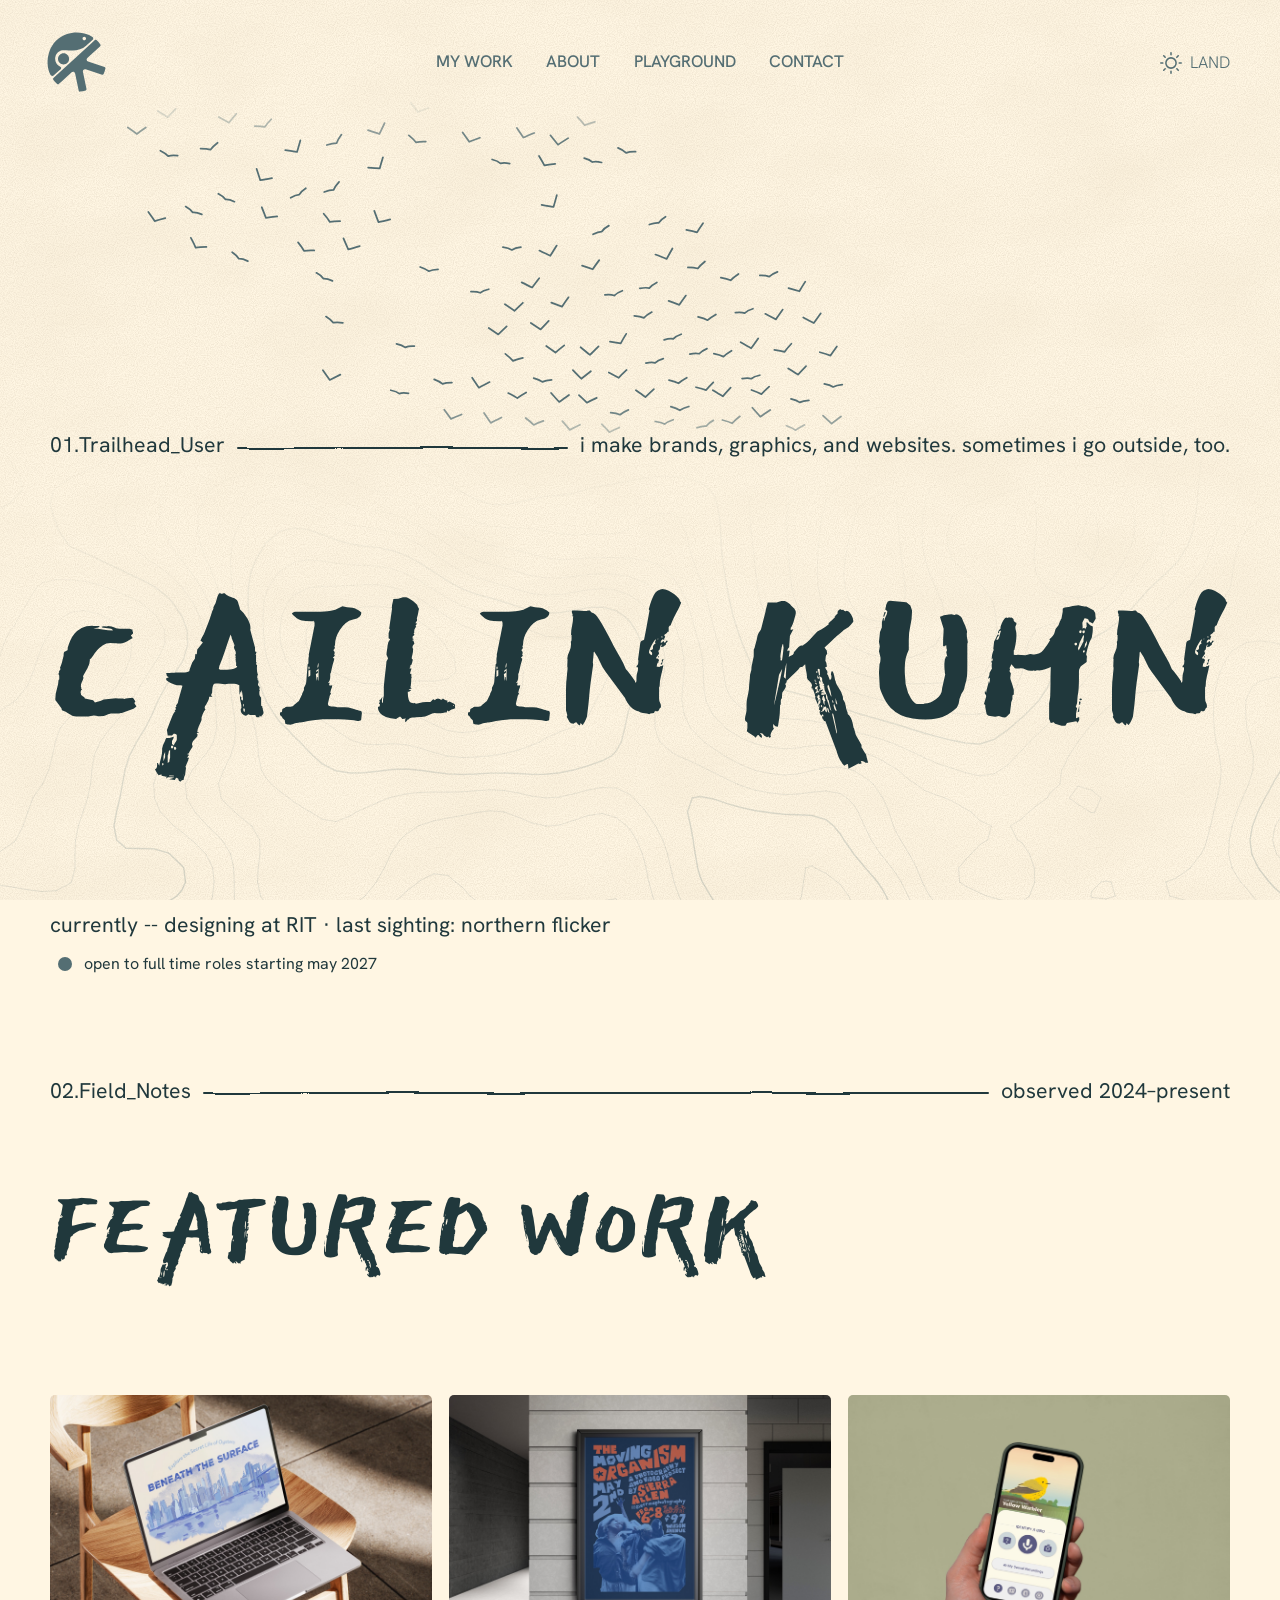
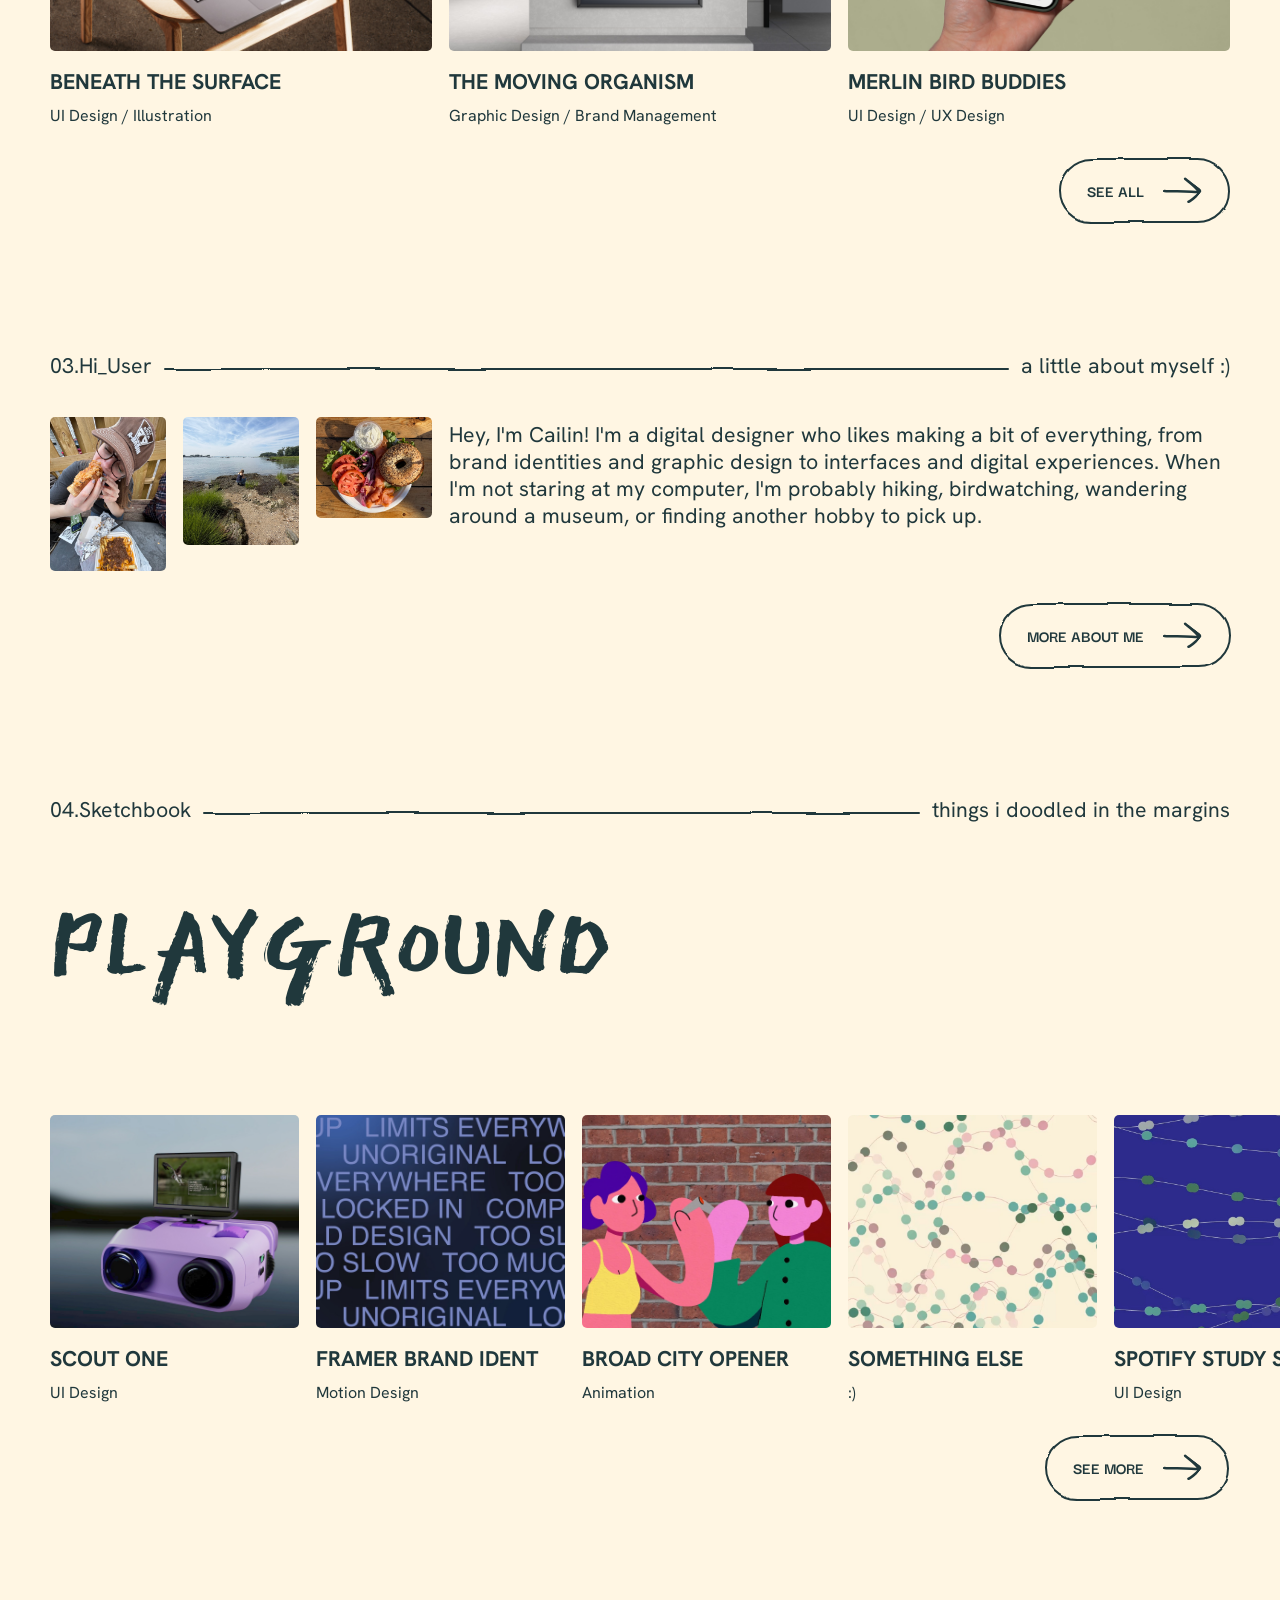
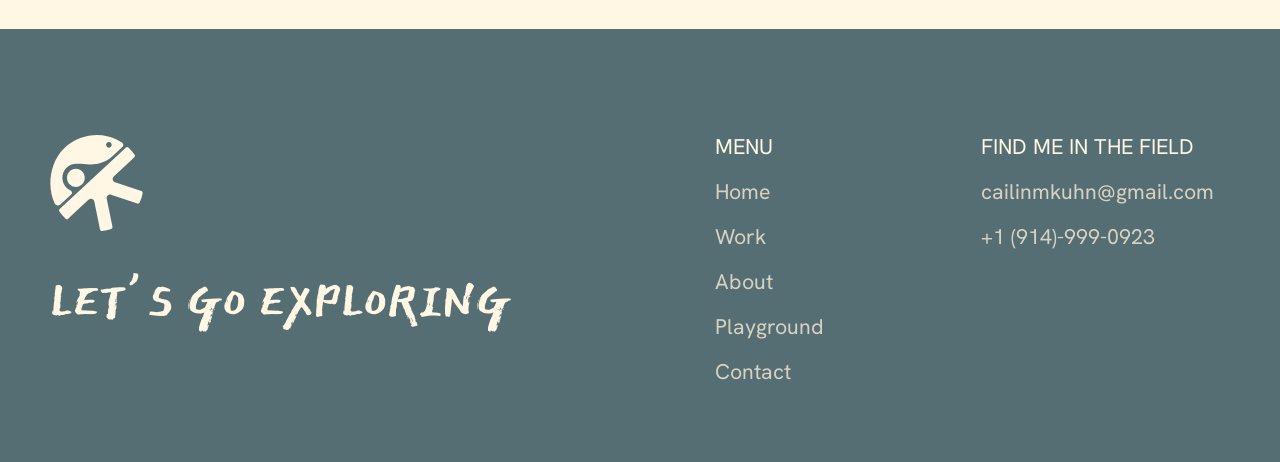
==== commit 785ed075: "Add files via upload" ====
--- a/index.html
+++ b/index.html
@@ -76,7 +76,7 @@
           </a>
         </li>
         <li>
-          <a class="card" href="#">
+          <a class="card" href="moving-organism.html">
             <span class="card__media card__media--featured">
               <img src="assets/images/moving-organism.jpg" width="1600" height="1200" alt="The Moving Organism poster mounted on a wall" loading="lazy">
             </span>
--- a/css/styles.css
+++ b/css/styles.css
@@ -170,7 +170,15 @@
   width: clamp(56px, 5.104vw, 98px);        /* 98 × 99 */
   margin-left: -6px;                        /* logo sits at x=69 vs 75 gutter */
 }
-.site-header__logo .logo { width: 100%; height: auto; }
+.site-header__logo .logo {
+  width: 100%;
+  height: auto;
+  transition: transform .45s cubic-bezier(.34, 1.56, .64, 1);   /* slight overshoot, like a head tilt */
+}
+/* Hover: the creature cocks its head. Click: a quick squish. */
+.site-header__logo:hover .logo,
+.site-header__logo:focus-visible .logo { transform: rotate(-10deg) scale(1.06); }
+.site-header__logo:active .logo { transform: rotate(-4deg) scale(.9); transition-duration: .12s; }
 /* Header + footer logos swap per theme. */
 .logo--dark { display: none; }
 [data-theme="dark"] .logo--light { display: none; }
@@ -508,11 +516,96 @@
 .case__facts--stack dd { font-size: var(--fs-meta); line-height: 1.3; text-box: none; }
 .is-placeholder { color: var(--c-nav); font-style: italic; }
 
+/* Design decisions: numbered 2×2 grid (full study), a single column inside Approach (condensed). */
+.decisions {
+  display: grid;
+  grid-template-columns: repeat(2, minmax(0, 1fr));
+  gap: var(--sp-content) var(--gap);
+  margin: 0;
+  padding: 0;
+  list-style: none;
+}
+.decisions--stack { grid-template-columns: 1fr; gap: 24px; margin-top: var(--sp-card-meta); }
+.decisions--3 { grid-template-columns: repeat(3, minmax(0, 1fr)); }
+.decision { display: flex; flex-direction: column; gap: 12px; }
+.decision__num { font-size: var(--fs-tag); color: var(--c-nav); }
+.decision__title { font-size: var(--fs-body); font-weight: 700; line-height: 1.15; }
+.decision__text { font-size: var(--fs-meta); line-height: 1.35; }
+.decisions--stack .decision { gap: 6px; }
+.decisions--stack .decision__title { font-size: var(--fs-meta); }
+
+/* Quiet secondary link (e.g. the process deck): muted text, underline, small arrow. */
+.text-link {
+  display: inline-flex;
+  align-items: center;
+  gap: 10px;
+  color: var(--c-nav);
+  font-size: var(--fs-meta);
+  transition: color .25s var(--ease);
+}
+.text-link__label { position: relative; padding-bottom: 4px; }
+.text-link__label::after {
+  content: "";
+  position: absolute;
+  left: 0;
+  right: 0;
+  bottom: 0;
+  height: 2px;
+  background: currentColor;
+  opacity: .5;
+  transition: opacity .25s var(--ease);
+}
+.text-link .icon--arrow {
+  width: 18px;
+  height: 15px;
+  transition: transform .3s var(--ease);
+}
+.text-link:hover { color: var(--c-ink); }
+.text-link:hover .text-link__label::after { opacity: 1; }
+.text-link:hover .icon--arrow { transform: translate(3px, -3px); }   /* the icon points up-right: opens elsewhere */
+
 /* Placeholder frames for screens still to come. */
 .case-grid { display: grid; gap: var(--gap); }
 .case-grid--2 { grid-template-columns: repeat(2, minmax(0, 1fr)); }
 .case-grid--3 { grid-template-columns: repeat(3, minmax(0, 1fr)); }
 .case-grid__full { grid-column: 1 / -1; }
+.case-grid--4 { grid-template-columns: repeat(4, minmax(0, 1fr)); }
+.case-grid--5 { grid-template-columns: repeat(5, minmax(0, 1fr)); }
+
+/* Logo lockups: each centered in a soft square tile. */
+.lockup {
+  display: grid;
+  place-items: center;
+  aspect-ratio: 1;
+  padding: 14%;
+  border-radius: var(--radius);
+  background: color-mix(in srgb, var(--c-ink) 5%, transparent);
+}
+.lockup .zoom-trigger img { border-radius: 0; }
+
+/* Pages without the full/condensed switch: first section sits closer to the hero. */
+.case__hero + .case-section { margin-top: var(--sp-title); }
+
+.case-figure { margin: 0; }
+.case-section__body > .case-figure { margin-top: clamp(40px, 4.167vw, 80px); }   /* 80: more air between copy and images */
+.case-figure__caption {
+  max-width: 46em;
+  margin-top: 16px;
+  color: var(--c-nav);
+  font-size: var(--fs-meta);
+  line-height: 1.35;
+}
+
+/* Merchandise: large shirt + tag detail on top, tote and hat below. */
+.merch {
+  display: grid;
+  grid-template-columns: repeat(6, minmax(0, 1fr));
+  gap: var(--gap);
+}
+.merch > * { grid-column: span 3; }
+.merch > .merch__main { grid-column: span 4; }
+.merch > .merch__side { grid-column: span 2; aspect-ratio: auto; }
+.merch img { width: 100%; height: 100%; object-fit: cover; border-radius: var(--radius); }
 .placeholder {
   position: relative;
   isolation: isolate;
@@ -645,6 +738,158 @@
 .note:not(.is-active) .note__text { display: none; }
 .note__text { padding: 0 0 16px 44px; font-size: var(--fs-meta); line-height: 1.35; }
 .note.is-active .note__text { animation: note-in .35s var(--ease); }
+
+/* Case media: screens, research boards and the demo video. */
+.case-grid > img,
+.case-grid .zoom-trigger img,
+.case-section__body .media-frame video {
+  display: block;
+  width: 100%;
+  height: auto;
+  border-radius: var(--radius);
+}
+.media-frame { position: relative; }
+.media-frame video { background: #000; }
+
+/* ---------- Lightbox (js/lightbox.js) ---------- */
+
+.zoom-trigger {
+  display: block;
+  width: 100%;
+  height: 100%;
+  padding: 0;
+  border: 0;
+  border-radius: var(--radius);
+  background: none;
+  color: inherit;
+  cursor: zoom-in;
+}
+.zoom-trigger img { transition: transform .4s var(--ease), filter .4s var(--ease); }
+/* Theme-specific images (e.g. land/sea wordmarks): the button takes over their show/hide. */
+.zoom-trigger.dark-only,
+[data-theme="dark"] .zoom-trigger.light-only { display: none; }
+[data-theme="dark"] .zoom-trigger.dark-only { display: block; }
+.zoom-trigger:hover img { filter: brightness(1.04); }
+.case__hero .zoom-trigger { overflow: hidden; }
+.case__hero .zoom-trigger:hover img { transform: scale(1.015); }
+
+.zoom-button {
+  position: absolute;
+  top: 12px;
+  right: 12px;
+  display: grid;
+  place-items: center;
+  width: 40px;
+  height: 40px;
+  padding: 0;
+  border: 0;
+  border-radius: 50%;
+  background: rgb(19 40 69 / .7);
+  color: #fff6e3;
+  cursor: zoom-in;
+  transition: background-color .2s var(--ease), transform .2s var(--ease);
+}
+.zoom-button:hover { background: rgb(19 40 69 / .9); transform: scale(1.08); }
+.zoom-button svg,
+.lightbox__close svg { fill: none; stroke: currentColor; stroke-width: 2; stroke-linecap: round; stroke-linejoin: round; }
+
+html.has-lightbox { overflow: hidden; }
+
+.lightbox {
+  --lb-pad-y: clamp(56px, 5vw, 96px);
+  width: 100%;
+  height: 100%;
+  max-width: none;
+  max-height: none;
+  margin: 0;
+  padding: 0;
+  border: 0;
+  background: transparent;
+  overflow: hidden;
+}
+.lightbox::backdrop {
+  background: rgb(8 16 26 / .78);
+  backdrop-filter: blur(3px);
+}
+.lightbox[open],
+.lightbox[open]::backdrop { animation: lightbox-in .25s var(--ease); }
+.lightbox__stage {
+  display: grid;
+  grid-template: minmax(0, 1fr) / minmax(0, 1fr);   /* lets the media's max-height: 100% resolve */
+  place-items: center;
+  width: 100%;
+  height: 100%;
+  padding: var(--lb-pad-y) clamp(16px, 4vw, 96px);
+}
+.lightbox__media {
+  display: block;
+  max-width: 100%;
+  max-height: 100%;
+  width: auto;
+  height: auto;
+  border-radius: var(--radius);
+  box-shadow: 0 20px 60px rgb(0 0 0 / .45);
+  animation: lightbox-zoom .3s var(--ease);
+}
+/* Videos have no intrinsic size until loaded: fit 16:9 inside the stage. */
+.lightbox__media--logo { padding: clamp(24px, 6vmin, 72px); background: var(--c-bg); }
+video.lightbox__media { width: min(100%, (100dvh - 2 * var(--lb-pad-y)) * 16 / 9); aspect-ratio: 16 / 9; background: #000; }
+.lightbox__close {
+  position: fixed;
+  top: clamp(12px, 1.25vw, 24px);
+  right: clamp(12px, 1.25vw, 24px);
+  z-index: 1;
+  display: grid;
+  place-items: center;
+  width: 48px;
+  height: 48px;
+  padding: 0;
+  border: 2px solid rgb(255 246 227 / .6);
+  border-radius: 50%;
+  background: rgb(8 16 26 / .4);
+  color: #fff6e3;
+  cursor: pointer;
+  transition: background-color .2s var(--ease), border-color .2s var(--ease), transform .3s var(--ease);
+}
+.lightbox__close:hover { background: rgb(255 246 227 / .15); border-color: #fff6e3; transform: rotate(90deg); }
+.lightbox__step {
+  position: fixed;
+  top: 50%;
+  z-index: 1;
+  display: grid;
+  place-items: center;
+  width: 48px;
+  height: 48px;
+  margin-top: -24px;
+  padding: 0;
+  border: 2px solid rgb(255 246 227 / .6);
+  border-radius: 50%;
+  background: rgb(8 16 26 / .4);
+  color: #fff6e3;
+  cursor: pointer;
+  transition: background-color .2s var(--ease), border-color .2s var(--ease), transform .2s var(--ease);
+}
+.lightbox__step[hidden] { display: none; }
+.lightbox__step--prev { left: clamp(12px, 1.25vw, 24px); }
+.lightbox__step--next { right: clamp(12px, 1.25vw, 24px); }
+.lightbox__step:hover { background: rgb(255 246 227 / .15); border-color: #fff6e3; }
+.lightbox__step--prev:hover { transform: translateX(-3px); }
+.lightbox__step--next:hover { transform: translateX(3px); }
+.lightbox__step svg { fill: none; stroke: currentColor; stroke-width: 2; stroke-linecap: round; stroke-linejoin: round; }
+.lightbox__count {
+  position: fixed;
+  bottom: clamp(16px, 1.667vw, 32px);
+  left: 50%;
+  transform: translateX(-50%);
+  color: #fff6e3;
+  font: 700 var(--fs-button) / 1 var(--f-button);
+  letter-spacing: .05em;
+}
+.lightbox .cursor { border-color: #fff6e3; }
+.lightbox .cursor.is-pressed { background-color: #fff6e3; }
+
+@keyframes lightbox-in { from { opacity: 0; } }
+@keyframes lightbox-zoom { from { opacity: 0; transform: scale(.96); } }
 
 /* ---------- About page (about.html) ---------- */
 
@@ -911,7 +1156,8 @@
 /* Land mode: UI lines look hand-drawn in ink — a gentle wobble (SVG filters
    defined in js/main.js). Sea mode keeps clean vectors. */
 :root:not([data-theme="dark"]) .rule,
-:root:not([data-theme="dark"]) .site-nav a::after { filter: url(#pencil-line); }
+:root:not([data-theme="dark"]) .site-nav a::after,
+:root:not([data-theme="dark"]) .text-link__label::after { filter: url(#pencil-line); }
 :root:not([data-theme="dark"]) .pill-button::before,
 :root:not([data-theme="dark"]) .field-note::before,
 :root:not([data-theme="dark"]) .placeholder::before,
@@ -1067,6 +1313,8 @@
   .annotated { grid-template-columns: 1fr; }
   .annotated__screen { grid-column: auto; }
   .case__facts--grid { grid-template-columns: 1fr 1fr; }
+  .case-grid--5 { grid-template-columns: repeat(3, minmax(0, 1fr)); }
+  .decisions--3 { grid-template-columns: 1fr; }
 
   .site-footer__inner {
     grid-template-columns: 1fr 1fr;
@@ -1077,7 +1325,10 @@
 
 @media (max-width: 700px) {
   .label-row { flex-wrap: wrap; row-gap: 14px; }
-  .case-grid--2, .case-grid--3, .case__facts--grid { grid-template-columns: 1fr; }
+  .case-grid--2, .case-grid--3, .case__facts--grid, .decisions { grid-template-columns: 1fr; }
+  .case-grid--4, .case-grid--5 { grid-template-columns: repeat(2, minmax(0, 1fr)); }
+  .merch > *, .merch > .merch__main, .merch > .merch__side { grid-column: 1 / -1; }
+  .merch > .merch__side { aspect-ratio: 3 / 4; }
   .label-row .rule { display: none; }
   .label--end { flex-basis: 100%; text-align: left; white-space: normal; opacity: .8; }
 
@@ -1104,5 +1355,8 @@
   .pill-button { animation: none !important; }
   .field-note.is-new,
   .note.is-active .note__text,
-  .pin::after { animation: none !important; }
-}
+  .pin::after,
+  .lightbox[open],
+  .lightbox[open]::backdrop,
+  .lightbox__media { animation: none !important; }
+}
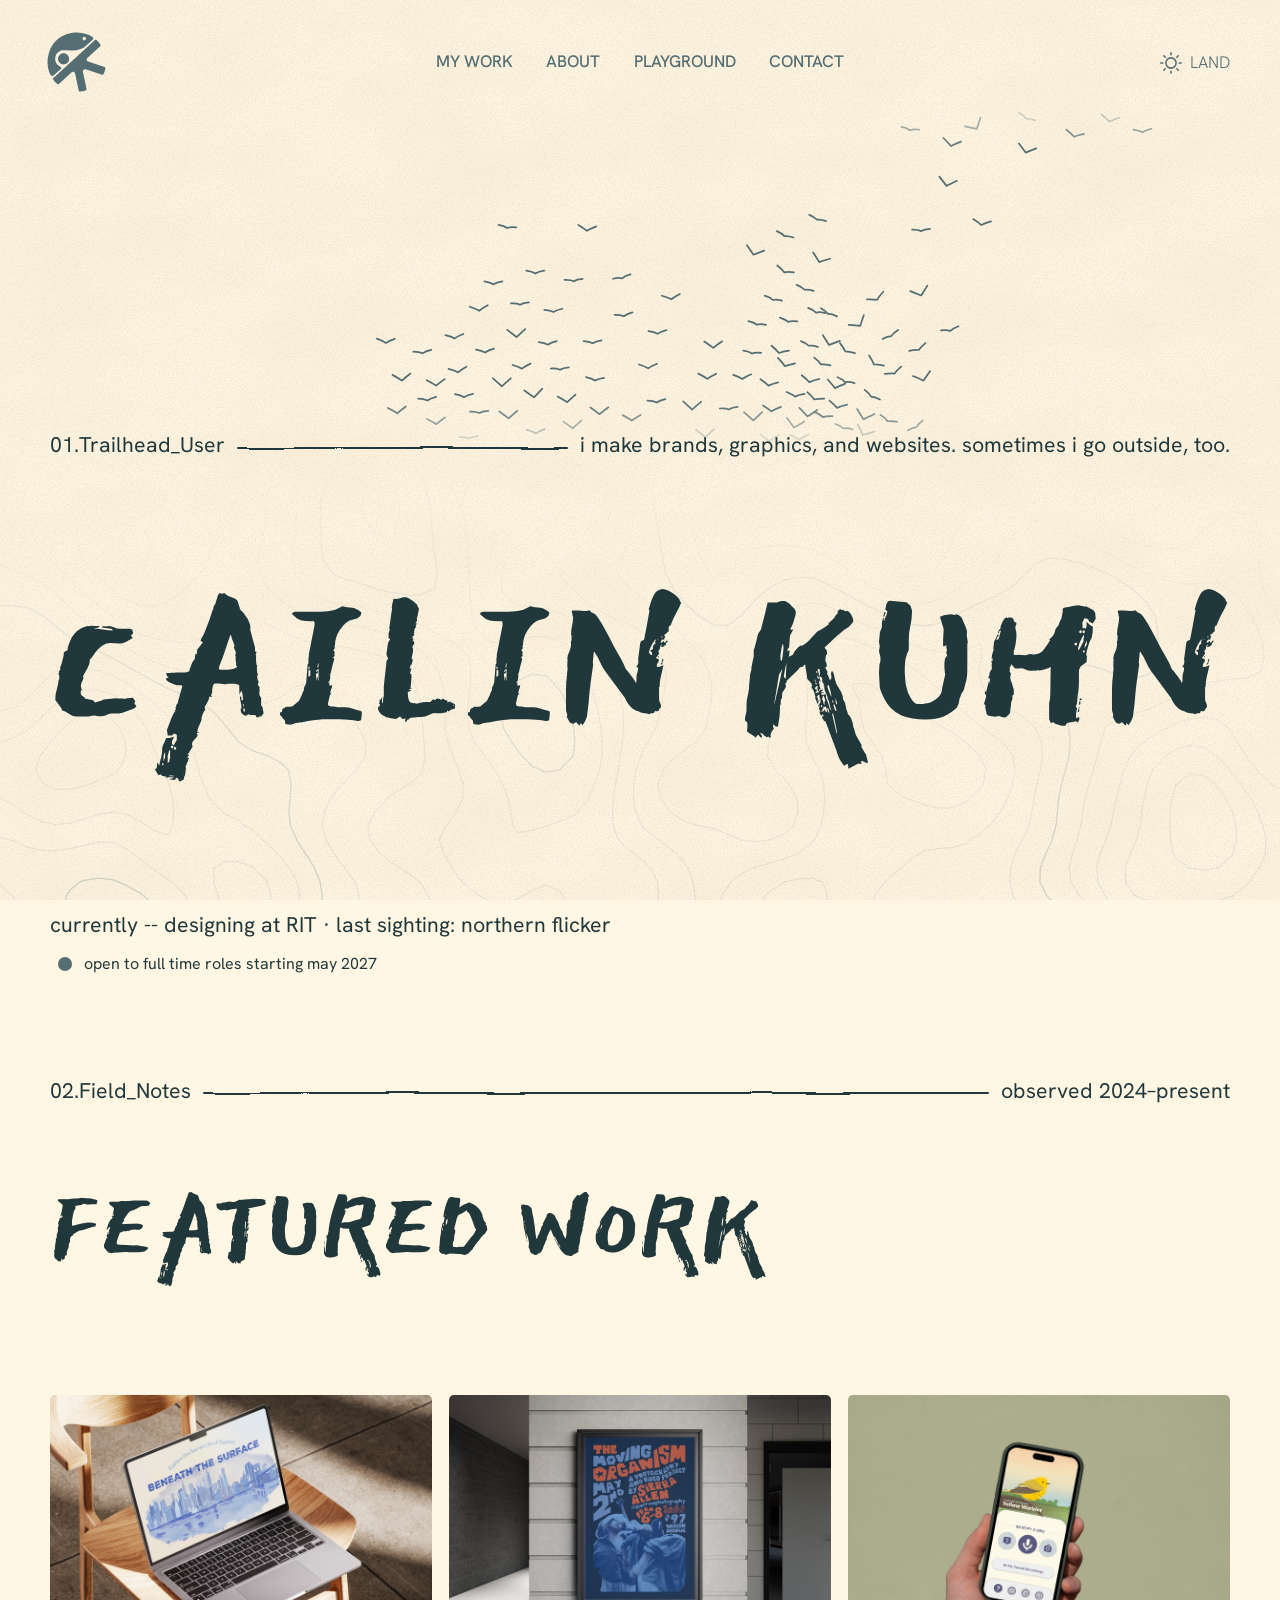
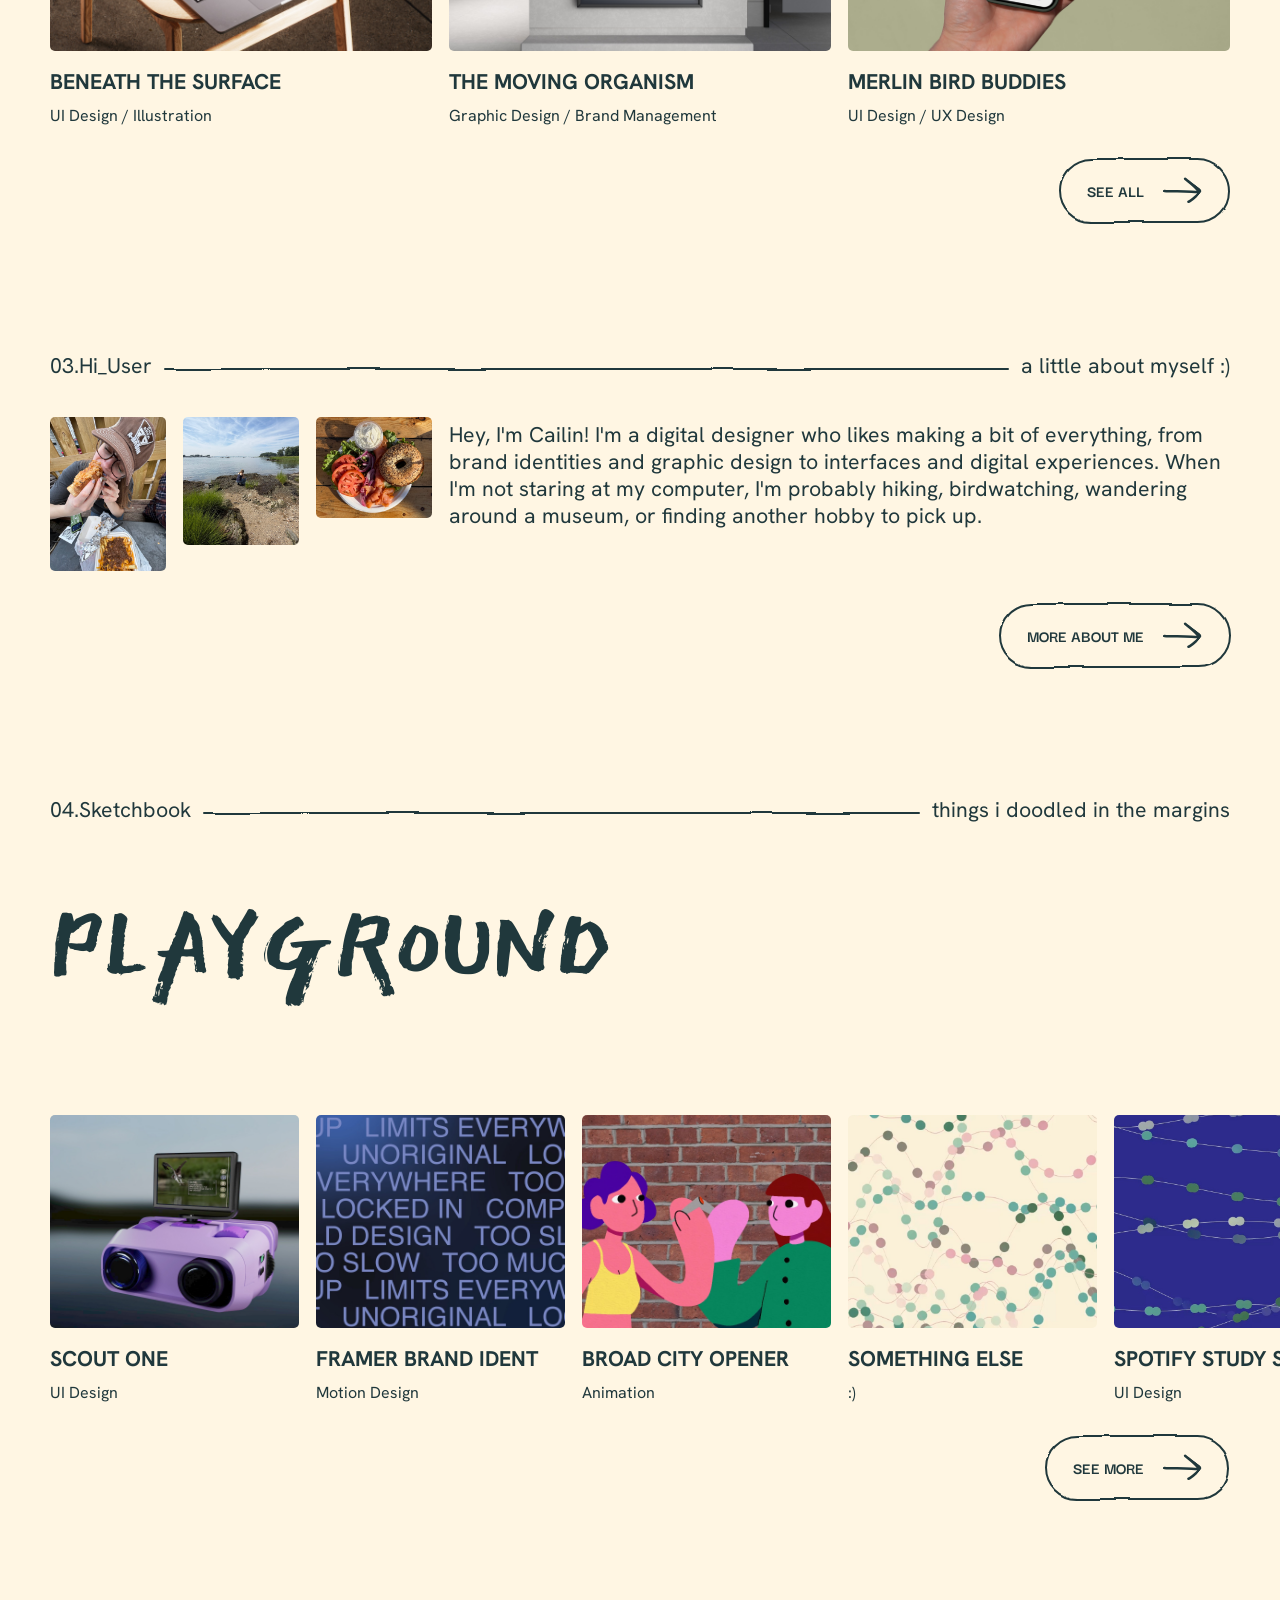
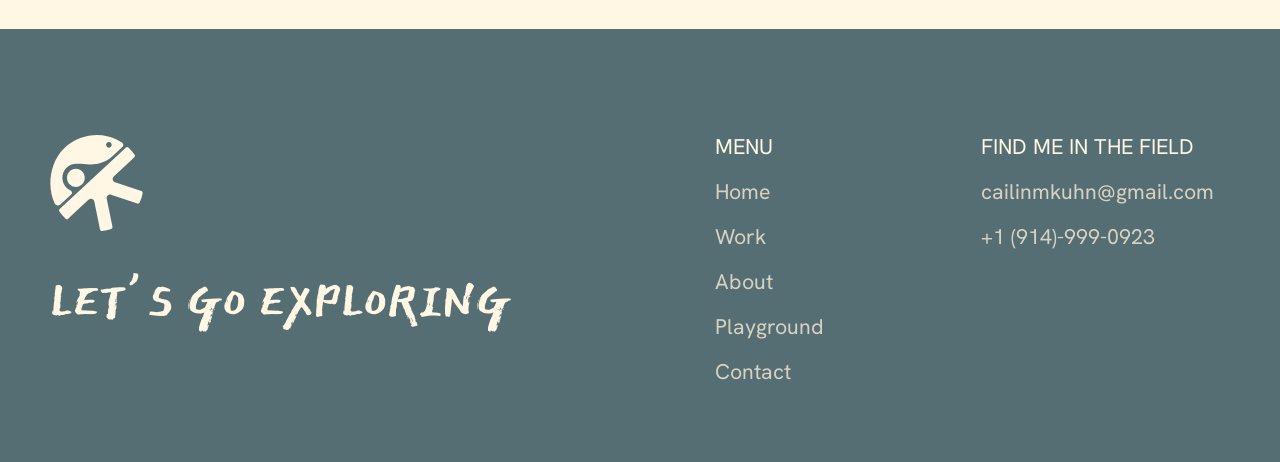
==== commit 053e1ce8: "Add files via upload" ====
--- a/index.html
+++ b/index.html
@@ -32,7 +32,7 @@
     <nav class="site-nav" aria-label="Primary">
       <a href="work.html">MY WORK</a>
       <a href="about.html">ABOUT</a>
-      <a href="#playground">PLAYGROUND</a>
+      <a href="playground.html">PLAYGROUND</a>
       <a href="#contact">CONTACT</a>
     </nav>
     <button class="theme-toggle" type="button" aria-label="Toggle color theme" data-label-light="LAND" data-label-dark="SEA">
@@ -186,7 +186,7 @@
       </ul>
 
       <div class="section__action">
-        <a class="pill-button" href="#">
+        <a class="pill-button" href="playground.html">
           <span class="pill-button__label">SEE MORE</span>
           <span class="pill-button__arrow" aria-hidden="true"><span class="icon icon--arrow"></span></span>
         </a>
@@ -209,7 +209,7 @@
           <li><a href="#top">Home</a></li>
           <li><a href="work.html">Work</a></li>
           <li><a href="about.html">About</a></li>
-          <li><a href="#playground">Playground</a></li>
+          <li><a href="playground.html">Playground</a></li>
           <li><a href="#contact">Contact</a></li>
         </ul>
       </nav>
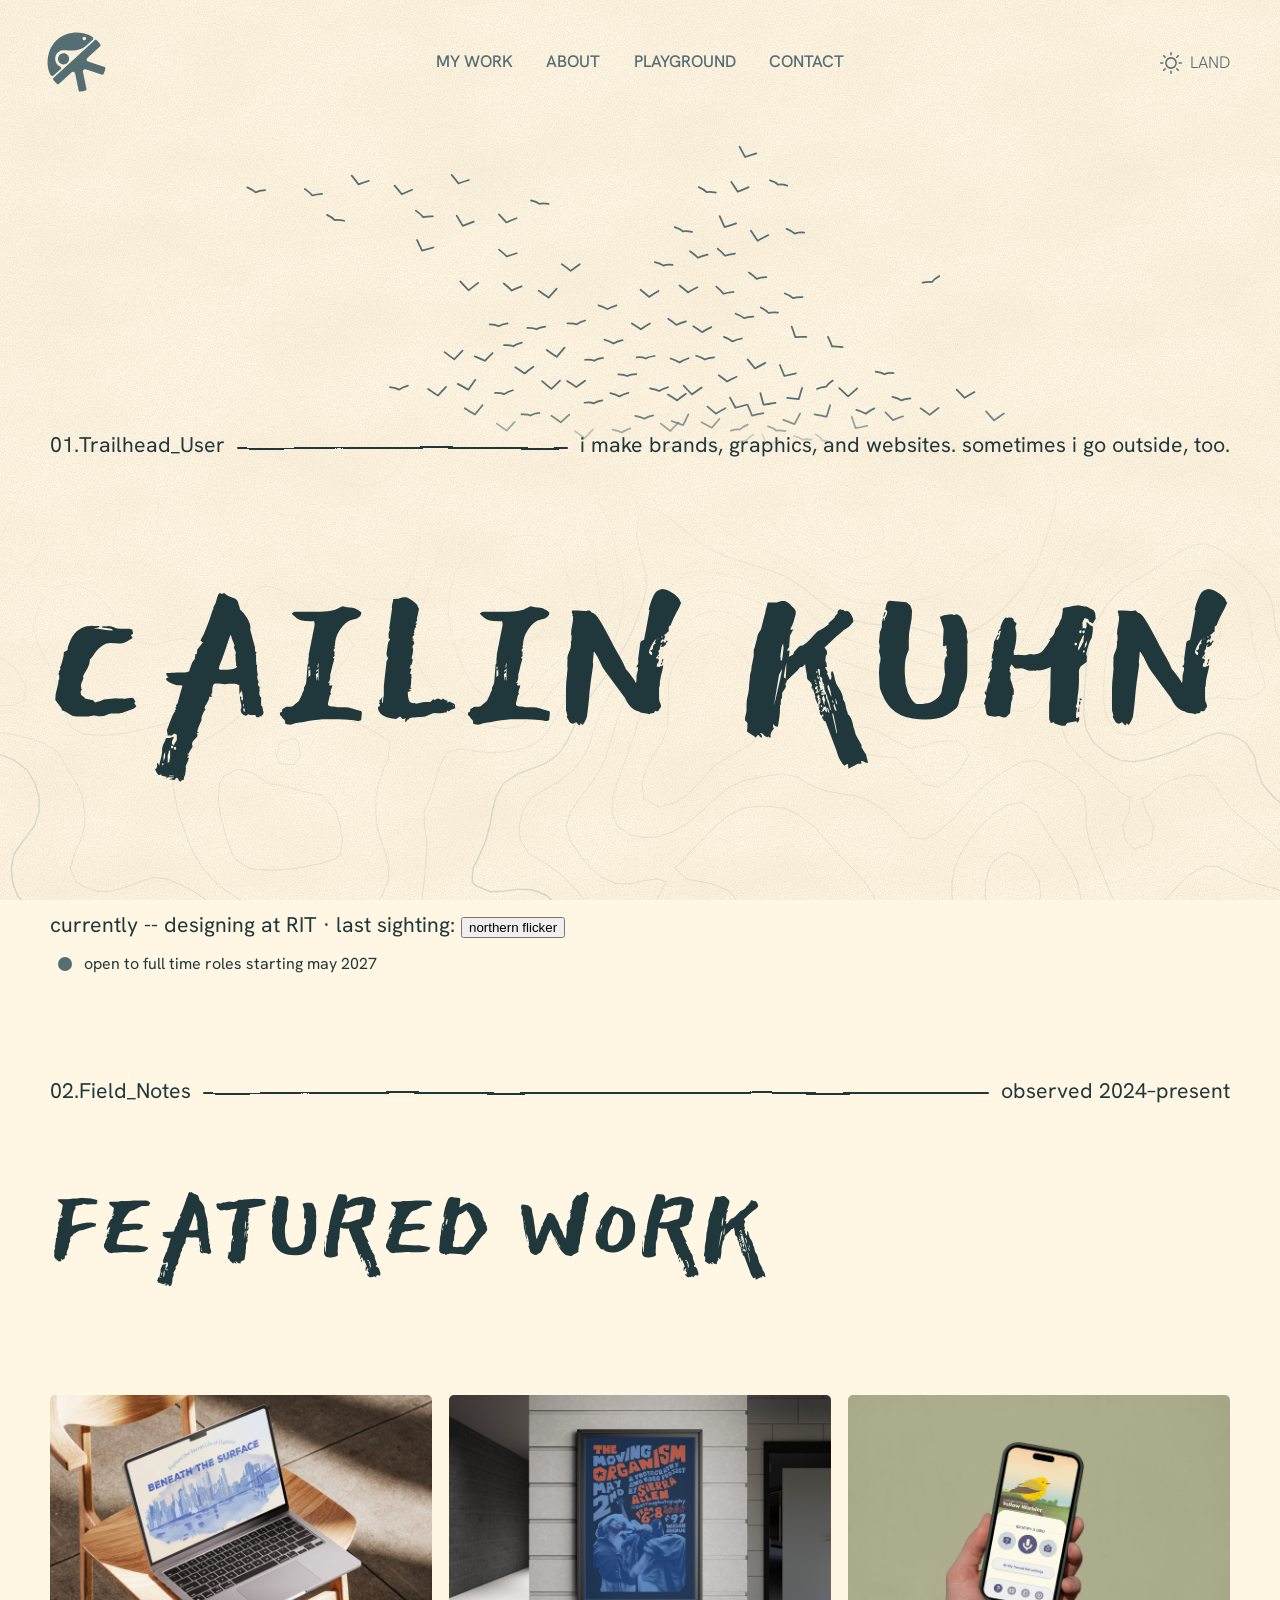
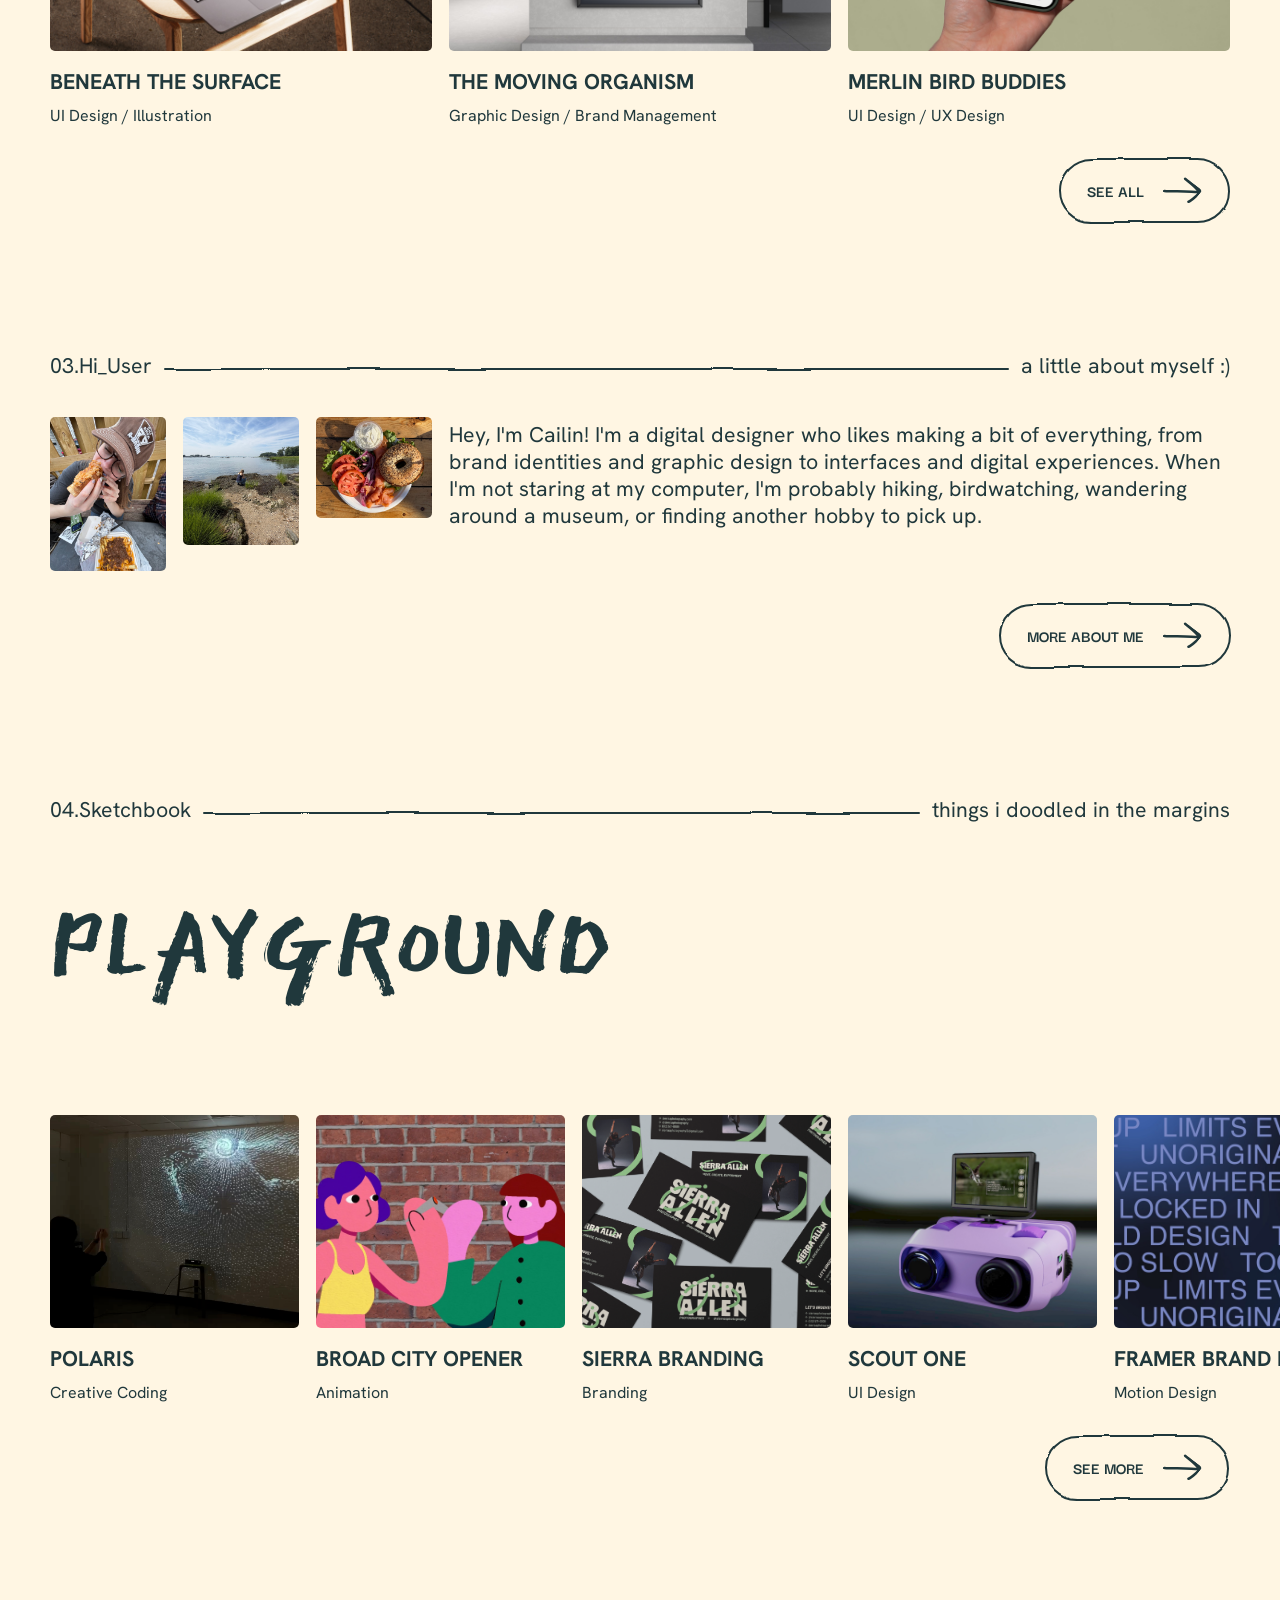
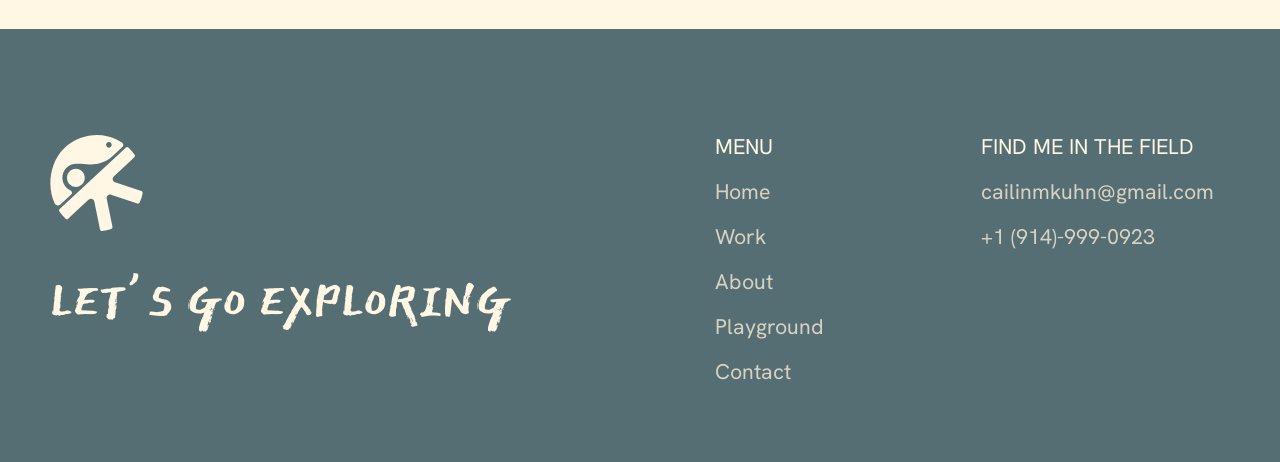
==== commit fc3992cb: "Add files via upload" ====
--- a/index.html
+++ b/index.html
@@ -33,7 +33,7 @@
       <a href="work.html">MY WORK</a>
       <a href="about.html">ABOUT</a>
       <a href="playground.html">PLAYGROUND</a>
-      <a href="#contact">CONTACT</a>
+      <a href="contact.html">CONTACT</a>
     </nav>
     <button class="theme-toggle" type="button" aria-label="Toggle color theme" data-label-light="LAND" data-label-dark="SEA">
       <span class="theme-toggle__icon" aria-hidden="true"><span class="icon icon--sun"></span><span class="icon icon--moon"></span></span>
@@ -51,7 +51,7 @@
       </div>
       <h1 class="display display--hero">CAILIN KUHN</h1>
       <div class="status">
-        <p class="status__currently">currently -- designing at RIT · <span class="light-only">last sighting: northern flicker</span><span class="dark-only">depth: 0m, surfacing soon</span></p>
+        <p class="status__currently">currently -- designing at RIT · <span class="light-only">last sighting: <button type="button" class="sighting" title="Click for another sighting" aria-live="polite">northern flicker</button></span><span class="dark-only">depth: <span class="depth__value" data-depth>0</span>m, <span data-depth-zone>surfacing soon</span></span></p>
         <p class="status__availability"><span class="status__dot" aria-hidden="true"></span><span class="status__availability-text">open to full time roles starting may 2027</span></p>
       </div>
     </section>
@@ -141,6 +141,33 @@
         <li>
           <a class="card card--play" href="#">
             <span class="card__media card__media--play">
+              <img src="assets/images/polaris-title.jpg" width="1280" height="720" alt="Polaris installation: a person moving their hands in front of a wall projection of swirling particles" loading="lazy">
+            </span>
+            <span class="card__title">POLARIS</span>
+            <span class="card__meta">Creative Coding</span>
+          </a>
+        </li>
+        <li>
+          <a class="card card--play" href="#">
+            <span class="card__media card__media--play">
+              <video src="assets/videos/broadCity-square.mp4" poster="assets/images/broad-city-opener.jpg" width="1080" height="1080" autoplay muted loop playsinline preload="metadata" aria-label="Broad City opener animation of two friends high-fiving"></video>
+            </span>
+            <span class="card__title">BROAD CITY OPENER</span>
+            <span class="card__meta">Animation</span>
+          </a>
+        </li>
+        <li>
+          <a class="card card--play" href="#">
+            <span class="card__media card__media--play">
+              <img src="assets/images/sierra-businesscards.png" width="1600" height="1067" alt="Sierra Allen business cards in black with a green swoosh, scattered on a table" loading="lazy">
+            </span>
+            <span class="card__title">SIERRA BRANDING</span>
+            <span class="card__meta">Branding</span>
+          </a>
+        </li>
+        <li>
+          <a class="card card--play" href="#">
+            <span class="card__media card__media--play">
               <img class="scout-one" src="assets/images/scout-one.jpg" width="1600" height="900" alt="Scout One camera binoculars render" loading="lazy">
             </span>
             <span class="card__title">SCOUT ONE</span>
@@ -154,33 +181,6 @@
             </span>
             <span class="card__title">FRAMER BRAND IDENT</span>
             <span class="card__meta">Motion Design</span>
-          </a>
-        </li>
-        <li>
-          <a class="card card--play" href="#">
-            <span class="card__media card__media--play">
-              <video src="assets/videos/broadCity-square.mp4" poster="assets/images/broad-city-opener.jpg" width="1080" height="1080" autoplay muted loop playsinline preload="metadata" aria-label="Broad City opener animation of two friends high-fiving"></video>
-            </span>
-            <span class="card__title">BROAD CITY OPENER</span>
-            <span class="card__meta">Animation</span>
-          </a>
-        </li>
-        <li>
-          <a class="card card--play" href="#">
-            <span class="card__media card__media--play">
-              <img src="assets/images/something-else.jpg" width="720" height="1280" alt="Generative pattern of drifting dots on cream" loading="lazy">
-            </span>
-            <span class="card__title">SOMETHING ELSE</span>
-            <span class="card__meta">:)</span>
-          </a>
-        </li>
-        <li>
-          <a class="card card--play" href="#">
-            <span class="card__media card__media--play">
-              <img src="assets/images/spotify-study-space.jpg" width="826" height="1476" alt="Spotify Study Space visual of dotted lines on blue" loading="lazy">
-            </span>
-            <span class="card__title">SPOTIFY STUDY SPACE</span>
-            <span class="card__meta">UI Design</span>
           </a>
         </li>
       </ul>
@@ -210,7 +210,7 @@
           <li><a href="work.html">Work</a></li>
           <li><a href="about.html">About</a></li>
           <li><a href="playground.html">Playground</a></li>
-          <li><a href="#contact">Contact</a></li>
+          <li><a href="contact.html">Contact</a></li>
         </ul>
       </nav>
       <div class="footer-col">
--- a/css/styles.css
+++ b/css/styles.css
@@ -1167,6 +1167,193 @@
 /* Sea mode: buttons pulse in time with the availability dot (same keyframes). */
 [data-theme="dark"] .pill-button { animation: status-pulse 2.4s ease-out infinite; }
 
+/* ---------- Playground (playground.html, js/playground.js) ---------- */
+
+.playground__intro { max-width: 36em; margin-top: var(--sp-content); font-size: var(--fs-body); line-height: 1.3; }
+
+.playground__tools {
+  display: flex;
+  flex-wrap: wrap;
+  align-items: center;
+  justify-content: space-between;
+  gap: 16px 24px;
+  margin-top: clamp(40px, 4.167vw, 80px);
+}
+
+/* Category stickers: slightly crooked, straighten on hover. */
+.stickers { display: flex; flex-wrap: wrap; gap: 10px; }
+.sticker {
+  --tilt: -2deg;
+  padding: 10px 16px;
+  border: 0;
+  border-radius: 6px;
+  background: color-mix(in srgb, var(--c-ink) 9%, transparent);
+  color: var(--c-ink);
+  font: 700 var(--fs-tag) / 1 var(--f-button);
+  letter-spacing: .04em;
+  cursor: pointer;
+  transform: rotate(var(--tilt));
+  transition: transform .25s var(--ease), background-color .2s var(--ease), color .2s var(--ease);
+}
+.sticker:nth-child(even) { --tilt: 2deg; }
+.sticker:hover { transform: rotate(0) scale(1.05); }
+.sticker[aria-pressed="true"] { background: var(--c-button); color: var(--c-bg); }
+
+.playground__actions { display: flex; flex-wrap: wrap; gap: 12px; }
+button.pill-button { border: 0; background: none; cursor: pointer; }
+.pill-button--small { padding: 12px 26px; font-size: var(--fs-tag); }
+.when-tidy { display: none; }
+.playground[data-layout="tidy"] .when-messy { display: none; }
+.playground[data-layout="tidy"] .when-tidy { display: inline; }
+
+/* The desk: pieces are absolutely placed by --x / --y / --w / --r. */
+.desk {
+  position: relative;
+  height: clamp(800px, 60cqi, 1150px);
+  margin-top: var(--sp-content);
+}
+.desk::before {                              /* wireframe outline of the play area */
+  content: "";
+  position: absolute;
+  inset: 0;
+  border: 2px dashed color-mix(in srgb, var(--c-ink) 18%, transparent);
+  border-radius: var(--radius);
+  pointer-events: none;
+}
+.desk__pile { margin: 0; padding: 0; list-style: none; }
+
+.piece {
+  position: absolute;
+  left: var(--x);
+  top: var(--y);
+  z-index: var(--z, 1);
+  width: var(--w);
+  transform: rotate(var(--r));
+  touch-action: none;
+  transition: transform .3s var(--ease), left .7s var(--ease), top .7s var(--ease), opacity .3s var(--ease), filter .3s var(--ease);
+}
+.piece.is-dragging { transition: none; transform: rotate(var(--r)) scale(1.04); }
+.piece__card {
+  display: block;
+  width: 100%;
+  padding: 10px 10px 14px;
+  border: 0;
+  border-radius: 4px;
+  background: var(--c-bg);
+  color: inherit;
+  text-align: left;
+  cursor: grab;
+  box-shadow: 0 8px 22px rgb(0 0 0 / .12), 0 1px 3px rgb(0 0 0 / .12);
+  transition: box-shadow .25s var(--ease);
+}
+.piece:hover .piece__card { box-shadow: 0 14px 32px rgb(0 0 0 / .18), 0 2px 6px rgb(0 0 0 / .12); }
+.piece.is-dragging .piece__card { cursor: grabbing; box-shadow: 0 24px 48px rgb(0 0 0 / .25); }
+.piece__media { display: block; overflow: hidden; border-radius: 2px; background: color-mix(in srgb, var(--c-ink) 8%, transparent); pointer-events: none; }
+.piece__media img,
+.piece__media video { display: block; width: 100%; height: auto; }
+.piece__label { display: flex; flex-wrap: wrap; align-items: center; gap: 6px 8px; margin-top: 12px; }
+.piece__title { flex: 1 1 100%; font-size: var(--fs-tag); font-weight: 700; line-height: 1.15; }
+.tag {
+  padding: 4px 7px;
+  border-radius: 4px;
+  background: color-mix(in srgb, var(--c-ink) 10%, transparent);
+  font: 700 12px / 1 var(--f-button);
+  letter-spacing: .05em;
+}
+.tag--wip { background: var(--c-nav); color: var(--c-bg); }
+
+/* Land: pieces are taped into the sketchbook. */
+:root:not([data-theme="dark"]) .piece::before {
+  content: "";
+  position: absolute;
+  top: -11px;
+  left: 50%;
+  z-index: 1;
+  width: 34%;
+  height: 22px;
+  background: rgb(214 196 150 / .7);
+  transform: translateX(-50%) rotate(-3deg);
+}
+/* Sea: pieces float in the tank, bobbing out of step with each other. */
+[data-theme="dark"] .piece__card {
+  background: color-mix(in srgb, var(--c-ink) 7%, var(--c-bg));
+  animation: bob 6s ease-in-out var(--d, 0s) infinite;
+}
+@keyframes bob { 50% { translate: 0 -10px; } }
+
+/* Sticker filter: picked pieces come forward, the rest fade back. */
+.desk.is-filtering .piece:not(.is-picked) { opacity: .3; filter: grayscale(.7); }
+
+/* Margin doodles ride along with their piece (and its tilt). */
+.piece__doodle {
+  position: absolute;
+  color: var(--c-nav);
+  font: 400 clamp(22px, 1.771vw, 34px) / 1 var(--f-display);
+  text-align: center;
+  white-space: nowrap;
+  pointer-events: none;
+}
+.piece__doodle--above { bottom: 100%; left: 50%; margin-bottom: 18px; transform: translateX(-50%) rotate(-3deg); }
+.piece__doodle--above-left { bottom: 100%; left: 2%; margin-bottom: 16px; text-align: left; transform: rotate(-3deg); }
+.piece__doodle--below { top: 100%; left: 8%; margin-top: 14px; transform: rotate(2deg); }
+.piece__doodle--right { top: 48%; left: 100%; margin-left: 16px; transform: rotate(-4deg); }
+
+/* Tidy (and every phone): a plain grid, no tilt, no tape, no doodles. */
+.playground[data-layout="tidy"] .desk { height: auto; }
+.playground[data-layout="tidy"] .desk::before,
+.playground[data-layout="tidy"] .piece__doodle,
+.playground[data-layout="tidy"] .piece::before { display: none; }
+.playground[data-layout="tidy"] .desk__pile {
+  display: grid;
+  grid-template-columns: repeat(auto-fill, minmax(clamp(200px, 18cqi, 320px), 1fr));
+  gap: var(--gap);
+}
+.playground[data-layout="tidy"] .piece { position: relative; left: auto; top: auto; width: auto; transform: none; }
+.playground[data-layout="tidy"] .piece__card { cursor: pointer; animation: none; }
+.playground[data-layout="tidy"] .piece__media { aspect-ratio: 4 / 3; }
+.playground[data-layout="tidy"] .piece__media img,
+.playground[data-layout="tidy"] .piece__media video { height: 100%; object-fit: cover; }
+
+/* Note card that opens when a piece is clicked. */
+.note-card {
+  width: min(720px, calc(100% - 32px));
+  max-height: calc(100dvh - 48px);
+  padding: clamp(24px, 2.5vw, 48px);
+  border: 0;
+  border-radius: 8px;
+  background: var(--c-bg);
+  color: var(--c-ink);
+  overflow: auto;
+}
+.note-card::backdrop { background: rgb(8 16 26 / .7); backdrop-filter: blur(3px); }
+.note-card[open] { animation: lightbox-zoom .3s var(--ease); }
+.note-card__close {
+  position: absolute;
+  top: 14px;
+  right: 14px;
+  display: grid;
+  place-items: center;
+  width: 40px;
+  height: 40px;
+  padding: 0;
+  border: 2px solid currentColor;
+  border-radius: 50%;
+  background: none;
+  color: inherit;
+  cursor: pointer;
+  transition: transform .3s var(--ease);
+}
+.note-card__close:hover { transform: rotate(90deg); }
+.note-card__close svg { fill: none; stroke: currentColor; stroke-width: 2; stroke-linecap: round; }
+.note-card .placeholder { margin-bottom: 24px; }
+.note-card > .piece__media { margin-bottom: 24px; border-radius: var(--radius); }
+.note-card__type { color: var(--c-nav); font-size: var(--fs-tag); }
+.note-card h2 { margin-top: 10px; font: 400 clamp(40px, 3.333vw, 64px) / .9 var(--f-display); }
+.note-card p { margin-top: 16px; font-size: var(--fs-meta); line-height: 1.4; }
+.note-card .note-card__testing { color: var(--c-nav); }
+:root:not([data-theme="dark"]) .note-card .note-card__testing { font: 400 clamp(24px, 1.667vw, 32px) / 1.1 var(--f-display); }
+.note-card .pill-button { margin-top: 24px; }
+
 /* ---------- Footer ---------- */
 
 .site-footer {
@@ -1324,6 +1511,7 @@
 }
 
 @media (max-width: 700px) {
+  .playground__actions { display: none; }   /* phones always get the tidy grid */
   .label-row { flex-wrap: wrap; row-gap: 14px; }
   .case-grid--2, .case-grid--3, .case__facts--grid, .decisions { grid-template-columns: 1fr; }
   .case-grid--4, .case-grid--5 { grid-template-columns: repeat(2, minmax(0, 1fr)); }
@@ -1358,5 +1546,7 @@
   .pin::after,
   .lightbox[open],
   .lightbox[open]::backdrop,
-  .lightbox__media { animation: none !important; }
-}
+  .lightbox__media,
+  .note-card[open],
+  .piece__card { animation: none !important; }
+}
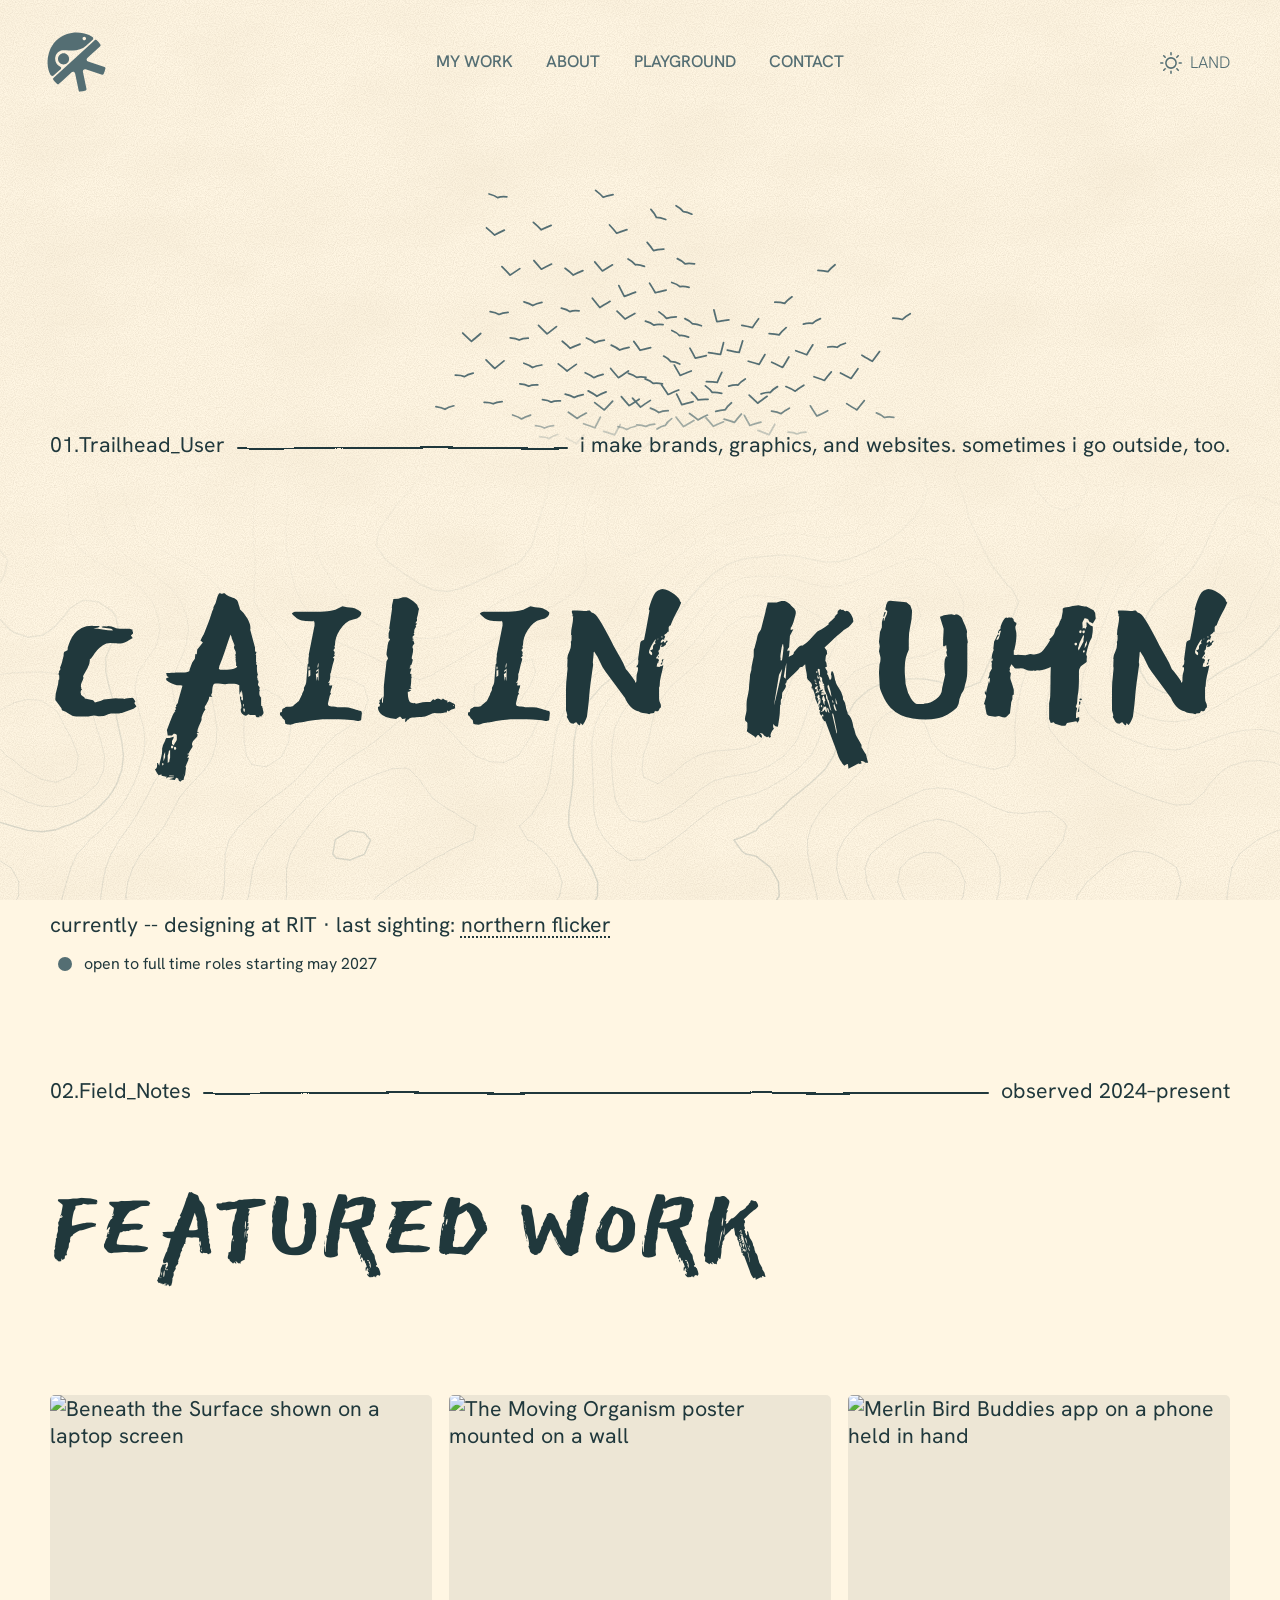
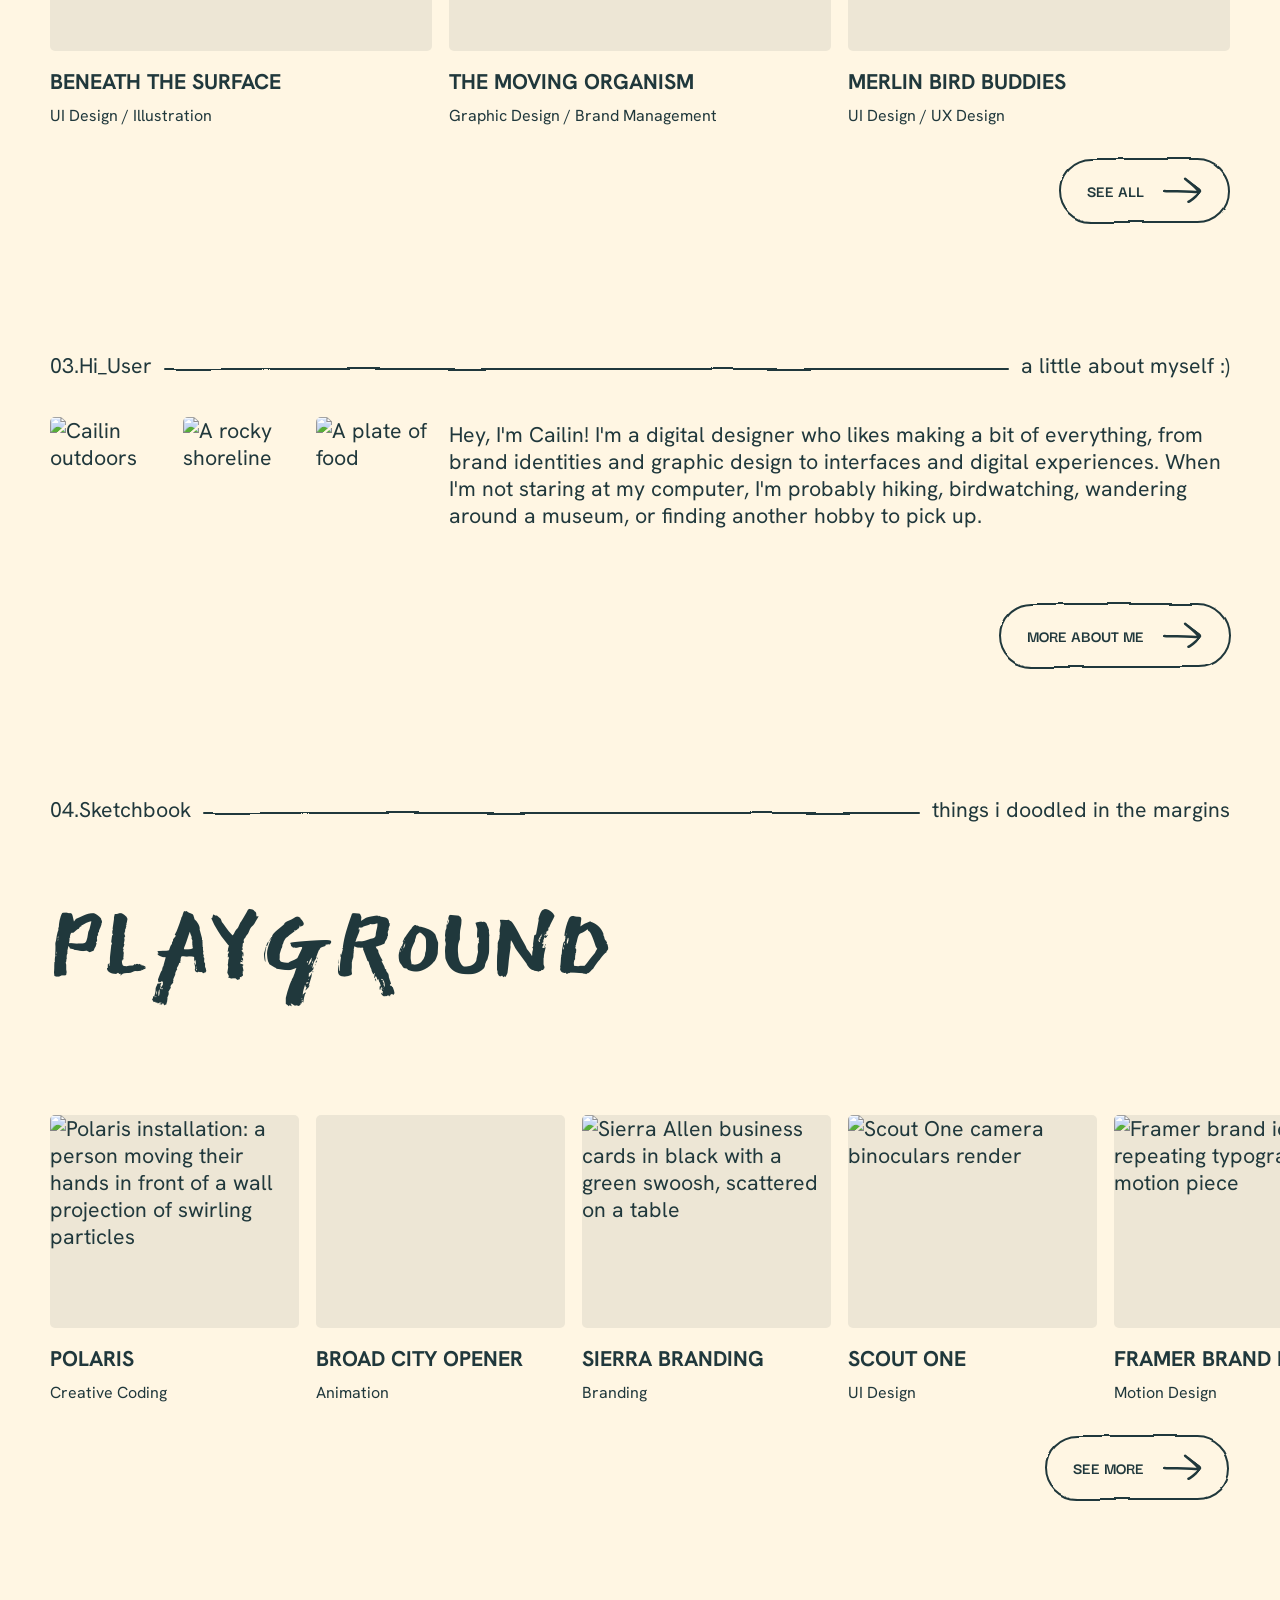
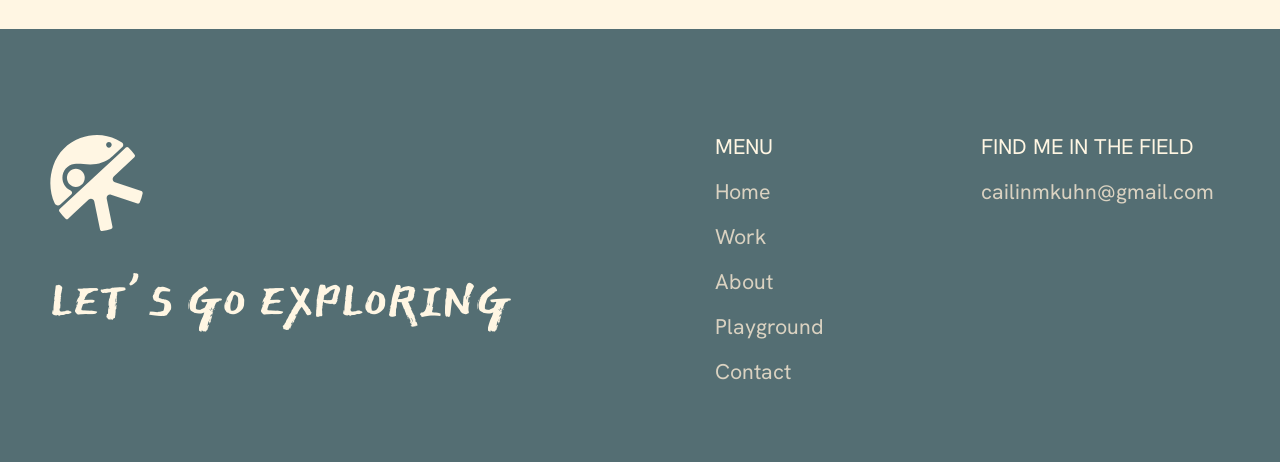
==== commit cd78afcc: "Add files via upload" ====
--- a/index.html
+++ b/index.html
@@ -16,7 +16,7 @@
   </script>
   <link rel="preconnect" href="https://fonts.googleapis.com">
   <link rel="preconnect" href="https://fonts.gstatic.com" crossorigin>
-  <link href="https://fonts.googleapis.com/css2?family=Darker+Grotesque:wght@700&family=East+Sea+Dokdo&family=Hanken+Grotesk:wght@300;400;500;700&display=swap" rel="stylesheet">
+  <link href="https://fonts.googleapis.com/css2?family=Darker+Grotesque:wght@700&family=East+Sea+Dokdo&family=Hanken+Grotesk:wght@300;400;500;700&family=IBM+Plex+Mono:wght@400&family=Reenie+Beanie&display=swap" rel="stylesheet">
   <link rel="icon" type="image/svg+xml" href="assets/icons/logo-header-dark.svg" media="(prefers-color-scheme: light)">
   <link rel="icon" type="image/svg+xml" href="assets/icons/logo-header-light.svg" media="(prefers-color-scheme: dark)">
   <link rel="stylesheet" href="css/styles.css">
@@ -69,7 +69,7 @@
         <li>
           <a class="card" href="beneath-the-surface.html">
             <span class="card__media card__media--featured">
-              <img src="assets/images/beneath-the-surface.jpg" width="1600" height="1200" alt="Beneath the Surface shown on a laptop screen" loading="lazy">
+              <img src="assets/images/beneath-the-surface/beneath-the-surface.jpg" width="1600" height="1200" alt="Beneath the Surface shown on a laptop screen" loading="lazy">
             </span>
             <span class="card__title">BENEATH THE SURFACE</span>
             <span class="card__meta">UI Design / Illustration</span>
@@ -78,16 +78,16 @@
         <li>
           <a class="card" href="moving-organism.html">
             <span class="card__media card__media--featured">
-              <img src="assets/images/moving-organism.jpg" width="1600" height="1200" alt="The Moving Organism poster mounted on a wall" loading="lazy">
+              <img src="assets/images/moving-organism/moving-organism.jpg" width="1600" height="1200" alt="The Moving Organism poster mounted on a wall" loading="lazy">
             </span>
             <span class="card__title">THE MOVING ORGANISM</span>
             <span class="card__meta">Graphic Design / Brand Management</span>
           </a>
         </li>
         <li>
-          <a class="card" href="#">
+          <a class="card" href="merlin-bird-buddies.html">
             <span class="card__media card__media--featured">
-              <img src="assets/images/merlin-bird-buddies.jpg" width="1600" height="1066" alt="Merlin Bird Buddies app on a phone held in hand" loading="lazy">
+              <img src="assets/images/bird-buddies/merlin-bird-buddies.jpg" width="1600" height="1066" alt="Merlin Bird Buddies app on a phone held in hand" loading="lazy">
             </span>
             <span class="card__title">MERLIN BIRD BUDDIES</span>
             <span class="card__meta">UI Design / UX Design</span>
@@ -113,9 +113,9 @@
 
       <div class="about">
         <div class="about__photos">
-          <img class="about__photo about__photo--1" src="assets/images/about-1.jpg" width="768" height="1024" alt="Cailin outdoors" loading="lazy">
-          <img class="about__photo about__photo--2" src="assets/images/about-2.jpg" width="1200" height="900" alt="A rocky shoreline" loading="lazy">
-          <img class="about__photo about__photo--3" src="assets/images/about-3.jpg" width="768" height="1024" alt="A plate of food" loading="lazy">
+          <img class="about__photo about__photo--1" src="assets/images/about/about-1.jpg" width="768" height="1024" alt="Cailin outdoors" loading="lazy">
+          <img class="about__photo about__photo--2" src="assets/images/about/about-2.jpg" width="1200" height="900" alt="A rocky shoreline" loading="lazy">
+          <img class="about__photo about__photo--3" src="assets/images/about/about-3.jpg" width="768" height="1024" alt="A plate of food" loading="lazy">
         </div>
         <p class="about__text">Hey, I'm Cailin! I'm a digital designer who likes making a bit of everything, from brand identities and graphic design to interfaces and digital experiences. When I'm not staring at my computer, I'm probably hiking, birdwatching, wandering around a museum, or finding another hobby to pick up.</p>
       </div>
@@ -141,7 +141,7 @@
         <li>
           <a class="card card--play" href="#">
             <span class="card__media card__media--play">
-              <img src="assets/images/polaris-title.jpg" width="1280" height="720" alt="Polaris installation: a person moving their hands in front of a wall projection of swirling particles" loading="lazy">
+              <img src="assets/images/playground/polaris/polaris-title.jpg" width="1280" height="720" alt="Polaris installation: a person moving their hands in front of a wall projection of swirling particles" loading="lazy">
             </span>
             <span class="card__title">POLARIS</span>
             <span class="card__meta">Creative Coding</span>
@@ -150,7 +150,7 @@
         <li>
           <a class="card card--play" href="#">
             <span class="card__media card__media--play">
-              <video src="assets/videos/broadCity-square.mp4" poster="assets/images/broad-city-opener.jpg" width="1080" height="1080" autoplay muted loop playsinline preload="metadata" aria-label="Broad City opener animation of two friends high-fiving"></video>
+              <video src="assets/images/playground/broad-city/broadCity-square.mp4" poster="assets/images/playground/broad-city/broad-city-opener.jpg" width="1080" height="1080" autoplay muted loop playsinline preload="metadata" aria-label="Broad City opener animation of two friends high-fiving"></video>
             </span>
             <span class="card__title">BROAD CITY OPENER</span>
             <span class="card__meta">Animation</span>
@@ -159,7 +159,7 @@
         <li>
           <a class="card card--play" href="#">
             <span class="card__media card__media--play">
-              <img src="assets/images/sierra-businesscards.png" width="1600" height="1067" alt="Sierra Allen business cards in black with a green swoosh, scattered on a table" loading="lazy">
+              <img src="assets/images/playground/sierra/sierra-businesscards.png" width="1600" height="1067" alt="Sierra Allen business cards in black with a green swoosh, scattered on a table" loading="lazy">
             </span>
             <span class="card__title">SIERRA BRANDING</span>
             <span class="card__meta">Branding</span>
@@ -168,7 +168,7 @@
         <li>
           <a class="card card--play" href="#">
             <span class="card__media card__media--play">
-              <img class="scout-one" src="assets/images/scout-one.jpg" width="1600" height="900" alt="Scout One camera binoculars render" loading="lazy">
+              <img class="scout-one" src="assets/images/playground/scout-one/scout-one.jpg" width="1600" height="900" alt="Scout One camera binoculars render" loading="lazy">
             </span>
             <span class="card__title">SCOUT ONE</span>
             <span class="card__meta">UI Design</span>
@@ -177,7 +177,7 @@
         <li>
           <a class="card card--play" href="#">
             <span class="card__media card__media--play">
-              <img src="assets/images/framer-brand-ident.jpg" width="1080" height="1080" alt="Framer brand ident — repeating typographic motion piece" loading="lazy">
+              <img src="assets/images/playground/framer/framer-brand-ident.jpg" width="1080" height="1080" alt="Framer brand ident — repeating typographic motion piece" loading="lazy">
             </span>
             <span class="card__title">FRAMER BRAND IDENT</span>
             <span class="card__meta">Motion Design</span>
@@ -217,7 +217,6 @@
         <h2 class="footer-col__title"><span class="light-only">FIND ME IN THE FIELD</span><span class="dark-only">SEND A SIGNAL</span></h2>
         <ul role="list">
           <li><a href="mailto:cailinmkuhn@gmail.com">cailinmkuhn@gmail.com</a></li>
-          <li><a href="tel:+19149990923">+1 (914)-999-0923</a></li>
         </ul>
       </div>
     </div>
--- a/css/styles.css
+++ b/css/styles.css
@@ -295,6 +295,24 @@
 .hero:has(.status) { min-height: calc(min(100svh, 1080px) + 74px); }  /* status ends at y=1154; 01 label at y=724 */
 .status { margin-top: clamp(28px, 6.354vw, 122px); }               /* 122 */
 .status__currently { font-size: var(--fs-body); }
+.depth__value { font-variant-numeric: tabular-nums; }   /* digits keep their width as the depth changes */
+/* Land mode: click the animal in the status line for another sighting (js/main.js). */
+.sighting {
+  display: inline-block;                    /* so the fade-in can nudge it */
+  padding: 0;
+  border: 0;
+  background: none;
+  color: inherit;
+  font: inherit;
+  text-decoration: underline dotted;
+  text-decoration-thickness: 2px;
+  text-underline-offset: 5px;
+  cursor: pointer;
+  transition: text-decoration-color .2s var(--ease);
+}
+.sighting:hover { text-decoration-style: solid; }
+.sighting.is-new { animation: sighting-in .4s var(--ease); }
+@keyframes sighting-in { from { opacity: 0; transform: translateY(4px); } }
 .status__availability {
   display: flex;
   align-items: center;
@@ -1201,7 +1219,9 @@
 
 .playground__actions { display: flex; flex-wrap: wrap; gap: 12px; }
 button.pill-button { border: 0; background: none; cursor: pointer; }
-.pill-button--small { padding: 12px 26px; font-size: var(--fs-tag); }
+.pill-button--small { gap: 12px; padding: 12px 24px; font-size: var(--fs-tag); }
+.pill-button--small .pill-button__arrow { width: 26px; height: 26px; }
+.pill-button--small .icon--arrow { width: 22px; height: 18px; }
 .when-tidy { display: none; }
 .playground[data-layout="tidy"] .when-messy { display: none; }
 .playground[data-layout="tidy"] .when-tidy { display: inline; }
@@ -1353,6 +1373,142 @@
 .note-card .note-card__testing { color: var(--c-nav); }
 :root:not([data-theme="dark"]) .note-card .note-card__testing { font: 400 clamp(24px, 1.667vw, 32px) / 1.1 var(--f-display); }
 .note-card .pill-button { margin-top: 24px; }
+
+/* ---------- Contact (contact.html, js/contact.js) ---------- */
+
+.contact__intro { display: flex; flex-direction: column; gap: 20px; margin-top: var(--sp-content); }
+.contact__intro .status__availability { margin: 0; }
+.contact__lede { max-width: 30em; font-size: var(--fs-body); line-height: 1.3; }
+
+/* Land: a postcard — note on the left, address side on the right. */
+.postcard {
+  position: relative;
+  display: grid;
+  grid-template-columns: minmax(0, 1.15fr) minmax(0, 1fr);
+  gap: clamp(32px, 4.167vw, 80px);
+  max-width: 1280px;
+  margin-top: clamp(48px, 4.167vw, 80px);
+  padding: clamp(24px, 3.125vw, 60px);
+  border-radius: 6px;
+  background: color-mix(in srgb, #fff 55%, var(--c-bg));
+  box-shadow: 0 18px 50px rgb(32 56 60 / .14), 0 2px 6px rgb(32 56 60 / .1);
+  transform: rotate(-.6deg);
+}
+.postcard::before {                           /* the fold between the two halves */
+  content: "";
+  position: absolute;
+  top: clamp(24px, 3.125vw, 60px);
+  bottom: clamp(24px, 3.125vw, 60px);
+  left: calc(53.5% - 1px);
+  border-left: 2px dashed color-mix(in srgb, var(--c-ink) 22%, transparent);
+}
+.postcard__note { display: flex; flex-direction: column; align-items: flex-start; }
+.postcard__label { color: var(--c-nav); font-size: var(--fs-tag); }
+.postcard__label + * { margin-top: 10px; }
+.postcard__label:not(:first-child) { margin-top: 24px; }
+.postcard__message,
+.postcard__from {
+  width: 100%;
+  padding: 0;
+  border: 0;
+  background: transparent;
+  color: var(--c-ink);
+  font: 400 clamp(26px, 1.667vw, 32px) / 40px var(--f-display);   /* handwriting on ruled lines */
+  resize: vertical;
+  outline-offset: 4px;
+}
+.postcard__message {
+  min-height: 200px;
+  background: repeating-linear-gradient(transparent 0 39px, color-mix(in srgb, var(--c-ink) 18%, transparent) 39px 40px);
+}
+.postcard__from { border-bottom: 1px solid color-mix(in srgb, var(--c-ink) 18%, transparent); }
+.postcard__message::placeholder,
+.postcard__from::placeholder { color: color-mix(in srgb, var(--c-ink) 35%, transparent); }
+.postcard__note .pill-button { margin-top: 28px; }
+.postcard__hint { margin-top: 12px; color: var(--c-nav); font-size: var(--fs-tag); }
+.postcard__note.is-sent .pill-button__arrow { animation: fly-off .6s var(--ease); }
+@keyframes fly-off { 50% { transform: translate(18px, -10px); opacity: 0; } 51% { transform: translate(-12px, 0); } }
+
+.postcard__address { position: relative; padding-top: clamp(96px, 7.292vw, 140px); }
+.postcard__stamp {
+  position: absolute;
+  top: 0;
+  right: 0;
+  display: grid;
+  place-items: center;
+  width: clamp(72px, 4.792vw, 92px);
+  aspect-ratio: 5 / 6;
+  border: 3px dotted color-mix(in srgb, var(--c-ink) 40%, transparent);   /* perforated edge */
+  outline: 6px solid color-mix(in srgb, #fff 55%, var(--c-bg));
+  outline-offset: -9px;
+  background: var(--c-nav);
+  transform: rotate(4deg);
+}
+.postcard__stamp img { width: 62%; height: auto; }
+/* The stamp shows whichever logo suits the theme (overrides the header's logo swap sizing). */
+.postcard__stamp .logo--dark { display: none; }
+[data-theme="dark"] .postcard__stamp .logo--light { display: none; }
+[data-theme="dark"] .postcard__stamp .logo--dark { display: block; }
+.postcard__lines { margin: 0; }
+.postcard__lines > div { padding: 16px 0; border-bottom: 1px solid color-mix(in srgb, var(--c-ink) 18%, transparent); }
+.postcard__lines dt { color: var(--c-nav); font-size: var(--fs-tag); }
+.postcard__lines dd { display: flex; flex-wrap: wrap; align-items: center; gap: 8px 12px; margin: 8px 0 0; font-size: var(--fs-meta); }
+.postcard__lines dd > a:not(.text-link):hover { text-decoration: underline; text-underline-offset: 4px; }
+.postcard__lines .text-link { color: var(--c-ink); font-size: var(--fs-meta); }
+
+.copy-button {
+  display: inline-flex;
+  align-items: center;
+  padding: 7px 11px;
+  border: 1.5px solid currentColor;
+  border-radius: 20px;
+  background: none;
+  color: var(--c-nav);
+  font: 700 13px / 1 var(--f-button);
+  letter-spacing: .04em;
+  cursor: pointer;
+  transition: background-color .2s var(--ease), color .2s var(--ease);
+}
+.copy-button__label { text-box: trim-both cap alphabetic; }   /* true vertical centering inside the pill */
+.copy-button:hover,
+.copy-button.is-done { background: var(--c-nav); color: var(--c-bg); }
+
+.contact__signoff {
+  margin-top: clamp(40px, 4.167vw, 80px);
+  color: var(--c-nav);
+  font: 400 clamp(28px, 2.083vw, 40px) / 1 var(--f-display);
+  transform: rotate(-2deg);
+  transform-origin: left;
+}
+
+/* Sea: the same card becomes a sonar readout. */
+[data-theme="dark"] .postcard {
+  background:
+    repeating-linear-gradient(0deg, transparent 0 39px, rgb(116 158 184 / .08) 39px 40px),
+    repeating-linear-gradient(90deg, transparent 0 39px, rgb(116 158 184 / .08) 39px 40px),
+    color-mix(in srgb, var(--c-ink) 5%, var(--c-bg));
+  box-shadow: inset 0 0 0 1px rgb(116 158 184 / .35), 0 18px 50px rgb(0 0 0 / .3);
+  transform: none;
+}
+[data-theme="dark"] .postcard__message { background: none; border: 1px solid rgb(116 158 184 / .3); border-radius: 4px; padding: 8px 12px; font: 400 var(--fs-meta) / 1.5 var(--f-body); }
+[data-theme="dark"] .postcard__from { padding: 8px 12px; border: 1px solid rgb(116 158 184 / .3); border-radius: 4px; font: 400 var(--fs-meta) / 1.5 var(--f-body); }
+[data-theme="dark"] .postcard__stamp {
+  border: 2px solid var(--c-nav);
+  border-radius: 50%;
+  outline: 0;
+  aspect-ratio: 1;
+  background: none;
+  transform: none;
+}
+[data-theme="dark"] .postcard__stamp::after {   /* sonar ping */
+  content: "";
+  position: absolute;
+  inset: -2px;
+  border: 2px solid var(--c-nav);
+  border-radius: 50%;
+  animation: ping 2.4s ease-out infinite;
+}
+@keyframes ping { to { transform: scale(1.8); opacity: 0; } }
 
 /* ---------- Footer ---------- */
 
@@ -1471,6 +1627,8 @@
    ========================================================================== */
 
 @media (max-width: 900px) {
+  .postcard { grid-template-columns: 1fr; transform: none; }
+  .postcard::before { display: none; }   /* no fold once the halves stack */
   .site-header {
     grid-template-columns: 1fr auto;
     row-gap: 20px;
@@ -1548,5 +1706,8 @@
   .lightbox[open]::backdrop,
   .lightbox__media,
   .note-card[open],
+  .sighting.is-new,
+  .postcard__note.is-sent .pill-button__arrow,
+  [data-theme="dark"] .postcard__stamp::after,
   .piece__card { animation: none !important; }
 }
